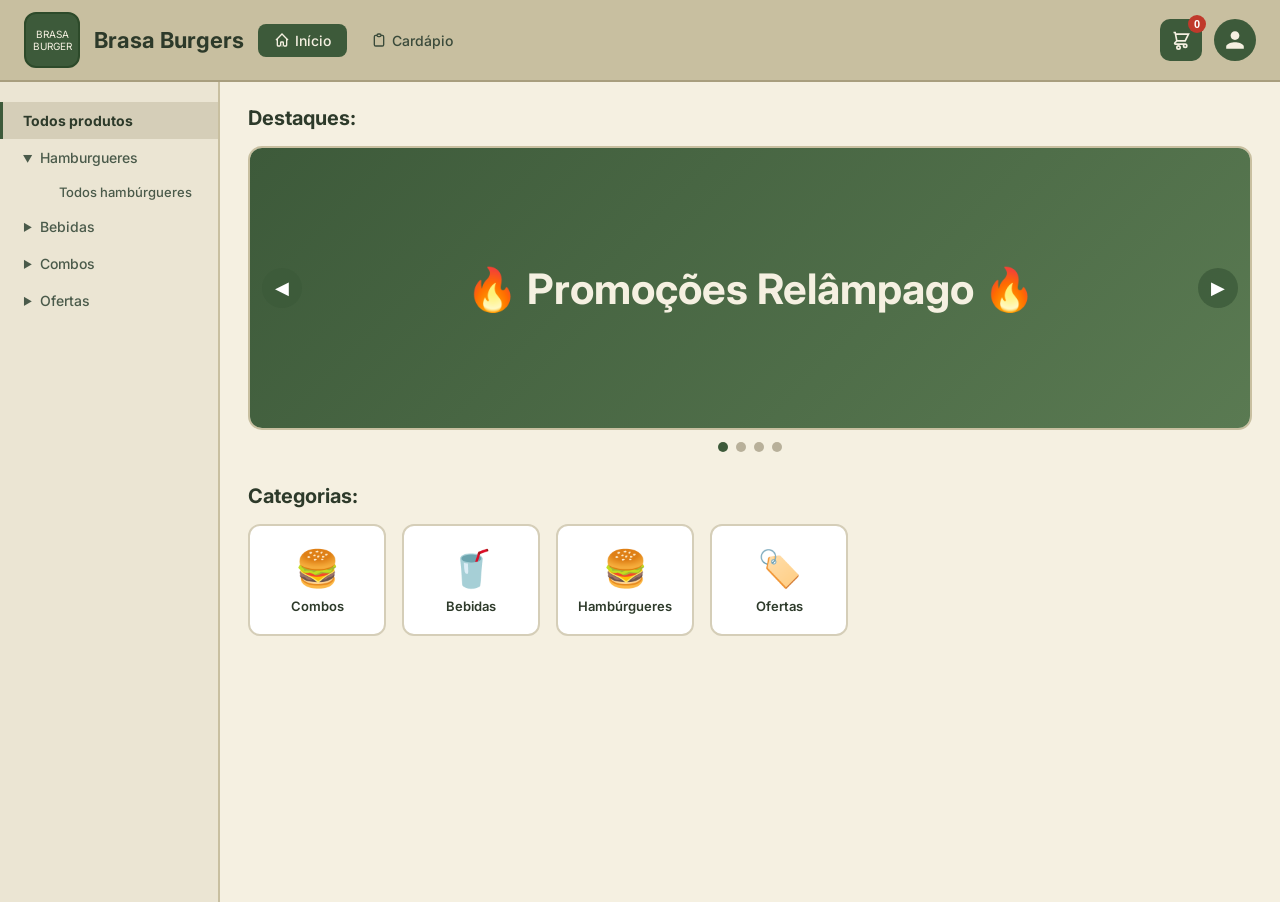
==== index.html @ b9d8316e "primeira versão" ====
<!DOCTYPE html>
<html lang="pt-BR">
<head>
    <meta charset="UTF-8">
    <meta name="viewport" content="width=device-width, initial-scale=1.0">
    <title>Brasa Burgers</title>
    <link href="https://fonts.googleapis.com/css2?family=Inter:wght@300;400;500;600;700&display=swap" rel="stylesheet">
    <link rel="stylesheet" href="style.css">
</head>
<body>

<!-- ===== HEADER ===== -->
<header class="header">
    <div class="header-left">
        <div class="logo">
            <img src="imagens/logo brasa burguer.jpg" alt="Brasa Burger" onerror="this.style.display='none'; this.parentElement.innerHTML='<span style=\'font-size:10px;text-align:center;line-height:1.2;color:#f5f0e1\'>BRASA<br>BURGER</span>'">
        </div>
        <span class="brand-name">Brasa Burgers</span>
        <nav class="nav-links">
            <a class="nav-link active" onclick="showPage('home')" id="nav-home">
                <svg viewBox="0 0 24 24" fill="none" stroke="currentColor" stroke-width="2"><path d="M3 12l2-2m0 0l7-7 7 7M5 10v10a1 1 0 001 1h3m10-11l2 2m-2-2v10a1 1 0 01-1 1h-3m-4 0a1 1 0 01-1-1v-4a1 1 0 011-1h2a1 1 0 011 1v4a1 1 0 01-1 1"/></svg>
                Início
            </a>
            <a class="nav-link" onclick="showPage('cardapio')" id="nav-cardapio">
                <svg viewBox="0 0 24 24" fill="none" stroke="currentColor" stroke-width="2"><path d="M9 5H7a2 2 0 00-2 2v12a2 2 0 002 2h10a2 2 0 002-2V7a2 2 0 00-2-2h-2M9 5a2 2 0 002 2h2a2 2 0 002-2M9 5a2 2 0 012-2h2a2 2 0 012 2"/></svg>
                Cardápio
            </a>
        </nav>
    </div>
    <div class="header-right">
        <button class="cart-btn" onclick="showPage('carrinho')">
            <svg viewBox="0 0 24 24" fill="none" stroke="currentColor" stroke-width="2"><path d="M3 3h2l.4 2M7 13h10l4-8H5.4M7 13L5.4 5M7 13l-2.293 2.293c-.63.63-.184 1.707.707 1.707H17m0 0a2 2 0 100 4 2 2 0 000-4zm-8 2a2 2 0 100 4 2 2 0 000-4z"/></svg>
            <span class="cart-count" id="cartCount">0</span>
        </button>
        <div class="user-avatar">
            <svg viewBox="0 0 24 24"><path d="M12 12c2.7 0 4.8-2.1 4.8-4.8S14.7 2.4 12 2.4 7.2 4.5 7.2 7.2 9.3 12 12 12zm0 2.4c-3.2 0-9.6 1.6-9.6 4.8v2.4h19.2v-2.4c0-3.2-6.4-4.8-9.6-4.8z"/></svg>
        </div>
    </div>
</header>

<!-- ===== MAIN LAYOUT ===== -->
<div class="main-layout">

    <!-- SIDEBAR -->
    <aside class="sidebar" id="sidebar">
        <div class="sidebar-item active" onclick="filterCategory('todos')" id="side-todos">Todos produtos</div>
        <div class="sidebar-item expanded" onclick="toggleSubmenu(this)">
            <span class="arrow">▶</span> Hamburgueres
        </div>
        <div class="sidebar-sub" id="sub-hamburgueres">
            <div class="sidebar-item" onclick="filterCategory('hamburgueres')">Todos hambúrgueres</div>
        </div>
        <div class="sidebar-item" onclick="toggleSubmenu(this)">
            <span class="arrow">▶</span> Bebidas
        </div>
        <div class="sidebar-sub" id="sub-bebidas" style="display:none;">
            <div class="sidebar-item" onclick="filterCategory('bebidas')">Todas bebidas</div>
        </div>
        <div class="sidebar-item" onclick="toggleSubmenu(this)">
            <span class="arrow">▶</span> Combos
        </div>
        <div class="sidebar-sub" id="sub-combos" style="display:none;">
            <div class="sidebar-item" onclick="filterCategory('combos')">Todos combos</div>
        </div>
        <div class="sidebar-item" onclick="toggleSubmenu(this)">
            <span class="arrow">▶</span> Ofertas
        </div>
        <div class="sidebar-sub" id="sub-ofertas" style="display:none;">
            <div class="sidebar-item" onclick="filterCategory('ofertas')">Todas ofertas</div>
        </div>
    </aside>

    <!-- CONTENT AREA -->
    <main class="content" id="mainContent">

        <!-- ========== HOME PAGE ========== -->
        <div id="page-home">
            <div class="home-section">
                <h2 class="section-title">Destaques:</h2>
                <div class="carousel-container">
                    <div class="carousel-slide" id="carouselSlide"></div>
                    <button class="carousel-arrow left" onclick="prevSlide()">◀</button>
                    <button class="carousel-arrow right" onclick="nextSlide()">▶</button>
                </div>
                <div class="carousel-dots" id="carouselDots">
                    <button class="carousel-dot active" onclick="goToSlide(0)"></button>
                    <button class="carousel-dot" onclick="goToSlide(1)"></button>
                    <button class="carousel-dot" onclick="goToSlide(2)"></button>
                    <button class="carousel-dot" onclick="goToSlide(3)"></button>
                </div>
            </div>

            <div class="home-section">
                <h2 class="section-title">Categorias:</h2>
                <div class="categories-grid">
                    <div class="category-card" onclick="showPage('cardapio'); filterCategory('combos');">
                        <div class="category-icon">🍔</div>
                        <div class="category-label">Combos</div>
                    </div>
                    <div class="category-card" onclick="showPage('cardapio'); filterCategory('bebidas');">
                        <div class="category-icon">🥤</div>
                        <div class="category-label">Bebidas</div>
                    </div>
                    <div class="category-card" onclick="showPage('cardapio'); filterCategory('hamburgueres');">
                        <div class="category-icon">🍔</div>
                        <div class="category-label">Hambúrgueres</div>
                    </div>
                    <div class="category-card" onclick="showPage('cardapio'); filterCategory('ofertas');">
                        <div class="category-icon">🏷️</div>
                        <div class="category-label">Ofertas</div>
                    </div>
                </div>
            </div>
        </div>

        <!-- ========== CARDÁPIO PAGE ========== -->
        <div id="page-cardapio" style="display:none;">
            <h1 class="page-title" id="pageCardapioTitle">Todos produtos</h1>
            <input type="text" class="search-bar" placeholder="Pesquise o produto..." id="searchInput" oninput="filterProducts()">
            <div class="filters-row">
                <select class="filter-select" id="filterPrice" onchange="filterProducts()">
                    <option value="">Filtrar por preço</option>
                    <option value="asc">Menor preço</option>
                    <option value="desc">Maior preço</option>
                </select>
                <select class="filter-select" id="filterClass" onchange="filterProducts()">
                    <option value="">Classe</option>
                    <option value="hamburgueres">Hambúrgueres</option>
                    <option value="bebidas">Bebidas</option>
                    <option value="combos">Combos</option>
                    <option value="ofertas">Ofertas</option>
                </select>
                <select class="filter-select" id="filterPopular" onchange="filterProducts()">
                    <option value="">Ordenação</option>
                    <option value="popular">Os mais pedidos</option>
                    <option value="new">Mais recentes</option>
                </select>
            </div>
            <div class="product-grid" id="productGrid"></div>
        </div>

        <!-- ========== CARRINHO PAGE ========== -->
        <div id="page-carrinho" style="display:none;">
            <h1 class="page-title">Seu Carrinho</h1>
            <div class="cart-layout">
                <div class="cart-items" id="cartItemsList">
                    <p style="color:#999; font-size:15px; padding:40px 0; text-align:center;" id="emptyCartMsg">Seu carrinho está vazio 😕</p>
                </div>
                
                <!-- Sidebar do carrinho (Painel de Edição) -->
                <div class="cart-sidebar" id="cartSidebar" style="display:none;">
                    <!-- O display:none aqui garante que ele só apareça ao clicar em Editar -->
                    <div class="cart-detail-panel" id="cartDetailPanel" style="display: none;">
                        <div class="detail-img" id="detailImg"></div>
                        <div class="detail-name" id="detailName"></div>
                        <div class="detail-desc" id="detailDesc"></div>
                        
                        <div id="editSection"></div>
                        
                        <button class="finalize-btn" style="width:100%; margin-top:16px;" onclick="finalizeEdit()">Finalizar Edição</button>
                    </div>
                    <button class="finalize-btn" style="width:100%; margin-top:12px;" onclick="finalizeOrder()">Finalizar pedido</button>
                </div>
            </div>
        </div>

        <!-- ========== CHECKOUT PAGE ========== -->
        <div id="page-checkout" style="display:none;">
            <h1 class="page-title">Finalizar Pedido</h1>
            <div class="checkout-layout">
                <div class="checkout-form">
                    <div class="form-card">
                        <div class="form-card-title">Endereço:</div>
                        <input type="text" class="form-input" placeholder="Cidade">
                        <input type="text" class="form-input" placeholder="Bairro">
                        <input type="text" class="form-input" placeholder="CEP">
                        <input type="text" class="form-input" placeholder="Número">
                        <input type="text" class="form-input" placeholder="Número do ap° (opcional)">
                    </div>
                    <div class="form-card">
                        <div class="form-card-title">Telefone</div>
                        <input type="tel" class="form-input" placeholder="Digite aqui">
                    </div>
                </div>
                <div class="checkout-payment">
                    <div class="form-card">
                        <div class="form-card-title">Forma de pagamento:</div>
                        <div class="payment-option selected" onclick="selectPayment(this)">
                            <svg viewBox="0 0 24 24" fill="none" stroke="currentColor" stroke-width="2"><rect x="2" y="4" width="20" height="16" rx="2"/><path d="M2 10h20"/></svg>
                            <span>Pix</span>
                        </div>
                        <div class="payment-option" onclick="selectPayment(this)">
                            <svg viewBox="0 0 24 24" fill="none" stroke="currentColor" stroke-width="2"><rect x="1" y="4" width="22" height="16" rx="2"/><line x1="1" y1="10" x2="23" y2="10"/></svg>
                            <span>Cartão</span>
                        </div>
                        <div class="payment-option" onclick="selectPayment(this)">
                            <svg viewBox="0 0 24 24" fill="none" stroke="currentColor" stroke-width="2"><rect x="2" y="6" width="20" height="12" rx="2"/><path d="M12 12h.01"/></svg>
                            <span>Dinheiro</span>
                        </div>
                    </div>
                    <button class="confirm-btn" onclick="confirmOrder()">Confirmar pedido</button>
                </div>
            </div>
        </div>

        <!-- ========== LOGIN PAGE ========== -->
        <div id="page-login" style="display:none;">
            <div class="login-page">
                <div class="login-card">
                    <div class="login-logo">
                        <img src="imagens/logo brasa burguer.jpg" alt="Brasa Burger" style="width:100%;height:100%;object-fit:cover;border-radius:13px;" onerror="this.style.display='none'; this.parentElement.innerHTML='<span style=\'font-size:14px;text-align:center;line-height:1.2;color:#f5f0e1\'>BRASA<br>BURGER</span>'">
                    </div>
                    <p class="login-tagline">!!! O verdadeiro gosto da brasa !!!</p>
                    <input type="email" class="form-input" placeholder="Coloque o email">
                    <input type="password" class="form-input" placeholder="Coloque a senha">
                    <div style="margin-top:8px;">
                        <button class="login-btn" onclick="showPage('home')">Entrar</button>
                        <button class="register-btn">Cadastrar-se</button>
                    </div>
                </div>
            </div>
        </div>

    </main>
</div>

<!-- NOTIFICATION -->
<div class="notification" id="notification"></div>

<script src="script.js"></script>
</body>
</html>
---- style.css ----
* { margin: 0; padding: 0; box-sizing: border-box; }
body { font-family: 'Inter', sans-serif; background-color: #f5f0e1; color: #3a3a3a; min-height: 100vh; }

/* ===== HEADER ===== */
.header {
    background: #c8bfa0;
    padding: 12px 24px;
    display: flex;
    align-items: center;
    justify-content: space-between;
    position: sticky;
    top: 0;
    z-index: 100;
    border-bottom: 2px solid #a89e7e;
}
.header-left { display: flex; align-items: center; gap: 14px; }
.logo {
    width: 56px; height: 56px;
    background: #3d5a3a;
    border-radius: 12px;
    display: flex; align-items: center; justify-content: center;
    border: 2px solid #2d4a2a;
    flex-shrink: 0;
    overflow: hidden;
}
.logo img { width: 100%; height: 100%; object-fit: cover; }
.brand-name { font-size: 22px; font-weight: 700; color: #2d3a2a; }
.nav-links { display: flex; gap: 8px; }
.nav-link {
    display: flex; align-items: center; gap: 5px;
    padding: 8px 16px; border-radius: 8px;
    text-decoration: none; color: #3a4a3a; font-weight: 500; font-size: 14px;
    transition: all 0.3s ease; cursor: pointer;
}
.nav-link:hover, .nav-link.active { background: #3d5a3a; color: #f5f0e1; }
.nav-link svg { width: 16px; height: 16px; }
.header-right { display: flex; align-items: center; gap: 12px; }
.cart-btn {
    background: #3d5a3a; color: #f5f0e1; border: none;
    width: 42px; height: 42px; border-radius: 10px;
    display: flex; align-items: center; justify-content: center;
    cursor: pointer; transition: all 0.3s ease; position: relative;
}
.cart-btn:hover { background: #2d4a2a; transform: scale(1.05); }
.cart-btn svg { width: 20px; height: 20px; }
.cart-count {
    position: absolute; top: -4px; right: -4px;
    background: #c0392b; color: white; font-size: 11px; font-weight: 700;
    width: 18px; height: 18px; border-radius: 50%;
    display: flex; align-items: center; justify-content: center;
}
.user-avatar {
    width: 42px; height: 42px; border-radius: 50%;
    background: #3d5a3a; display: flex; align-items: center; justify-content: center;
    cursor: pointer; transition: all 0.3s ease;
}
.user-avatar:hover { transform: scale(1.05); }
.user-avatar svg { width: 22px; height: 22px; fill: #f5f0e1; }

/* ===== LAYOUT ===== */
.main-layout { display: flex; min-height: calc(100vh - 80px); }

/* ===== SIDEBAR ===== */
.sidebar {
    width: 220px; background: #ebe5d3; border-right: 2px solid #c8bfa0;
    padding: 20px 0; flex-shrink: 0; overflow-y: auto;
}
.sidebar-item {
    padding: 10px 20px; cursor: pointer; font-size: 14px; font-weight: 500;
    color: #4a5a4a; transition: all 0.25s ease; display: flex; align-items: center; gap: 8px;
    border-left: 3px solid transparent;
}
.sidebar-item:hover { background: #ddd6c0; color: #2d3a2a; }
.sidebar-item.active {
    background: #d5ceb8; color: #2d3a2a; font-weight: 700;
    border-left: 3px solid #3d5a3a;
}
.sidebar-item .arrow { font-size: 10px; transition: transform 0.3s ease; }
.sidebar-item.expanded .arrow { transform: rotate(90deg); }
.sidebar-sub { padding-left: 36px; }
.sidebar-sub .sidebar-item { font-size: 13px; padding: 8px 20px; }

/* ===== CONTENT ===== */
.content { flex: 1; padding: 24px 28px; overflow-y: auto; }
.page-title { font-size: 26px; font-weight: 700; color: #2d3a2a; margin-bottom: 20px; }

/* ===== SEARCH BAR ===== */
.search-bar {
    width: 100%; max-width: 400px; padding: 10px 16px;
    border: 2px solid #b8b09a; border-radius: 8px;
    background: #fff; font-size: 14px; color: #3a3a3a;
    outline: none; transition: border-color 0.3s ease;
}
.search-bar:focus { border-color: #3d5a3a; }
.search-bar::placeholder { color: #999; }

/* ===== FILTERS ===== */
.filters-row { display: flex; gap: 12px; margin-top: 16px; flex-wrap: wrap; align-items: center; }
.filter-select {
    padding: 8px 14px; border: 2px solid #b8b09a; border-radius: 8px;
    background: #fff; font-size: 13px; color: #3a3a3a; outline: none;
    cursor: pointer; transition: border-color 0.3s ease;
}
.filter-select:focus { border-color: #3d5a3a; }

/* ===== PRODUCT GRID ===== */
.product-grid {
    display: grid; grid-template-columns: repeat(auto-fill, minmax(200px, 1fr));
    gap: 20px; margin-top: 20px;
}
.product-card {
    background: #fff; border-radius: 12px; overflow: hidden;
    border: 2px solid #d5ceb8; transition: all 0.35s cubic-bezier(0.4, 0, 0.2, 1);
    opacity: 0; transform: translateY(20px);
    position: relative;
}
.product-card.visible { opacity: 1; transform: translateY(0); }
.product-card:hover {
    transform: translateY(-4px);
    box-shadow: 0 8px 24px rgba(61, 90, 58, 0.15);
    border-color: #3d5a3a;
}
.product-img {
    width: 100%; height: 160px; object-fit: cover;
    background: #e8e2cf; display: flex; align-items: center; justify-content: center;
}
.product-img img { width: 100%; height: 100%; object-fit: cover; }
.product-info { padding: 14px; }
.product-name { font-size: 15px; font-weight: 600; color: #2d3a2a; margin-bottom: 8px; }
.product-price-row { display: flex; align-items: center; justify-content: space-between; }
.product-price { font-size: 17px; font-weight: 700; color: #3d5a3a; }
.product-old-price { font-size: 13px; color: #999; text-decoration: line-through; margin-right: 6px; }
.add-btn {
    background: #3d5a3a; color: #f5f0e1; border: none;
    width: 34px; height: 34px; border-radius: 8px;
    font-size: 20px; font-weight: 700; cursor: pointer;
    display: flex; align-items: center; justify-content: center;
    transition: all 0.25s ease;
}
.add-btn:hover { background: #2d4a2a; transform: scale(1.1); }

/* ===== BADGES ===== */
.offer-badge {
    position: absolute; top: 10px; left: 10px;
    background: #c0392b; color: white; padding: 3px 10px;
    border-radius: 6px; font-size: 11px; font-weight: 700;
    z-index: 2;
}
.combo-badge {
    position: absolute; top: 10px; left: 10px;
    background: #2980b9; color: white; padding: 3px 10px;
    border-radius: 6px; font-size: 11px; font-weight: 700;
    z-index: 2;
}

/* ===== HOME PAGE ===== */
.home-section { margin-bottom: 32px; }
.section-title { font-size: 20px; font-weight: 700; color: #2d3a2a; margin-bottom: 16px; }
.carousel-container {
    position: relative; border-radius: 14px; overflow: hidden;
    border: 2px solid #c8bfa0;
}
.carousel-slide {
    width: 100%; height: 280px; 
    display: flex; align-items: center; justify-content: center;
}
.carousel-arrow {
    position: absolute; top: 50%; transform: translateY(-50%);
    background: rgba(61, 90, 58, 0.8); color: white; border: none;
    width: 40px; height: 40px; border-radius: 50%;
    font-size: 18px; cursor: pointer; transition: all 0.3s ease;
    display: flex; align-items: center; justify-content: center;
}
.carousel-arrow:hover { background: #3d5a3a; }
.carousel-arrow.left { left: 12px; }
.carousel-arrow.right { right: 12px; }
.carousel-dots {
    display: flex; justify-content: center; gap: 8px; margin-top: 12px;
}
.carousel-dot {
    width: 10px; height: 10px; border-radius: 50%;
    background: #b8b09a; cursor: pointer; transition: all 0.3s ease;
    border: none;
}
.carousel-dot.active { background: #3d5a3a; }

.categories-grid {
    display: grid; grid-template-columns: repeat(4, 1fr);
    gap: 16px; max-width: 600px;
}
.category-card {
    background: #fff; border: 2px solid #d5ceb8; border-radius: 12px;
    padding: 20px 12px; text-align: center; cursor: pointer;
    transition: all 0.3s ease;
}
.category-card:hover {
    border-color: #3d5a3a; transform: translateY(-3px);
    box-shadow: 0 6px 16px rgba(61, 90, 58, 0.12);
}
.category-icon { font-size: 36px; margin-bottom: 8px; }
.category-label { font-size: 13px; font-weight: 600; color: #2d3a2a; }

/* ===== CART PAGE ===== */
.cart-layout { display: flex; gap: 24px; }
.cart-items { flex: 1; }
.cart-sidebar { width: 300px; flex-shrink: 0; }
.cart-item {
    background: #fff; border: 2px solid #d5ceb8; border-radius: 10px;
    padding: 14px 18px; margin-bottom: 12px;
    display: flex; align-items: center; gap: 14px;
    transition: all 0.3s ease;
}
.cart-item:hover { border-color: #3d5a3a; }
.cart-item-img {
    width: 60px; height: 60px; border-radius: 8px;
    background: #e8e2cf; overflow: hidden; flex-shrink: 0;
}
.cart-item-img img { width: 100%; height: 100%; object-fit: cover; }
.cart-item-info { flex: 1; }
.cart-item-name { font-size: 14px; font-weight: 600; color: #2d3a2a; }
.cart-item-desc { font-size: 12px; color: #777; margin-top: 2px; }
.cart-item-actions { display: flex; align-items: center; gap: 10px; }
.edit-btn {
    background: #3d5a3a; color: #f5f0e1; border: none;
    padding: 6px 14px; border-radius: 6px; font-size: 12px;
    font-weight: 600; cursor: pointer; transition: all 0.25s ease;
}
.edit-btn:hover { background: #2d4a2a; }
.cart-item-price { font-size: 15px; font-weight: 700; color: #3d5a3a; min-width: 70px; text-align: right; }
.remove-btn {
    background: #c0392b; color: white; border: none;
    width: 28px; height: 28px; border-radius: 6px;
    font-size: 16px; cursor: pointer; transition: all 0.25s ease;
    display: flex; align-items: center; justify-content: center;
}
.remove-btn:hover { background: #a93226; }

.cart-detail-panel {
    background: #fff; border: 2px solid #d5ceb8; border-radius: 12px;
    padding: 20px; margin-top: 16px;
}
.detail-img {
    width: 100%; height: 180px; border-radius: 10px;
    background: #e8e2cf; overflow: hidden; margin-bottom: 14px;
}
.detail-img img { width: 100%; height: 100%; object-fit: cover; }
.detail-name { font-size: 18px; font-weight: 700; color: #2d3a2a; margin-bottom: 6px; }
.detail-desc { font-size: 13px; color: #666; margin-bottom: 16px; line-height: 1.5; }
.detail-section-title { font-size: 14px; font-weight: 700; color: #2d3a2a; margin-bottom: 10px; }
.addon-item {
    display: flex; align-items: center; gap: 8px;
    padding: 6px 0; font-size: 13px; color: #4a4a4a;
}
.addon-item input[type="checkbox"] { accent-color: #3d5a3a; width: 16px; height: 16px; }
.addon-price { margin-left: auto; font-weight: 600; color: #3d5a3a; }
.remove-input {
    width: 100%; padding: 8px 12px; border: 2px solid #b8b09a;
    border-radius: 8px; font-size: 13px; outline: none;
    transition: border-color 0.3s ease;
}
.remove-input:focus { border-color: #3d5a3a; }

.finalize-btn {
    background: #3d5a3a; color: #f5f0e1; border: none;
    padding: 12px 28px; border-radius: 8px; font-size: 15px;
    font-weight: 700; cursor: pointer; transition: all 0.3s ease;
    margin-top: 16px;
}
.finalize-btn:hover { background: #2d4a2a; transform: translateY(-1px); }

/* ===== CHECKOUT PAGE ===== */
.checkout-layout { display: flex; gap: 24px; flex-wrap: wrap; }
.checkout-form { flex: 1; min-width: 300px; }
.checkout-payment { width: 320px; flex-shrink: 0; }
.form-card {
    background: #fff; border: 2px solid #d5ceb8; border-radius: 12px;
    padding: 24px; margin-bottom: 20px;
}
.form-card-title { font-size: 16px; font-weight: 700; color: #2d3a2a; margin-bottom: 16px; }
.form-input {
    width: 100%; padding: 10px 14px; border: 2px solid #b8b09a;
    border-radius: 8px; font-size: 14px; outline: none;
    margin-bottom: 12px; transition: border-color 0.3s ease;
    background: #faf8f2;
}
.form-input:focus { border-color: #3d5a3a; background: #fff; }
.form-input::placeholder { color: #aaa; }

.payment-option {
    display: flex; align-items: center; gap: 12px;
    padding: 12px 16px; background: #3d5a3a; color: #f5f0e1;
    border-radius: 8px; margin-bottom: 10px; cursor: pointer;
    transition: all 0.25s ease; border: 2px solid transparent;
}
.payment-option:hover { background: #2d4a2a; }
.payment-option.selected { border-color: #f5f0e1; background: #2d4a2a; }
.payment-option svg { width: 22px; height: 22px; flex-shrink: 0; }
.payment-option span { font-size: 14px; font-weight: 600; }

.confirm-btn {
    background: #3d5a3a; color: #f5f0e1; border: none;
    padding: 14px 36px; border-radius: 8px; font-size: 16px;
    font-weight: 700; cursor: pointer; transition: all 0.3s ease;
    float: right;
}
.confirm-btn:hover { background: #2d4a2a; transform: translateY(-1px); }

/* ===== LOGIN PAGE ===== */
.login-page {
    display: flex; align-items: center; justify-content: center;
    min-height: calc(100vh - 80px); padding: 40px;
}
.login-card {
    background: #fff; border: 2px solid #d5ceb8; border-radius: 16px;
    padding: 40px; width: 100%; max-width: 420px; text-align: center;
}
.login-logo {
    width: 120px; height: 120px; margin: 0 auto 16px;
    background: #3d5a3a; border-radius: 16px;
    display: flex; align-items: center; justify-content: center;
    border: 3px solid #2d4a2a;
    overflow: hidden;
}
.login-logo img { width: 100%; height: 100%; object-fit: cover; }
.login-tagline { font-size: 14px; color: #666; margin-bottom: 24px; font-style: italic; }
.login-btn {
    background: #3d5a3a; color: #f5f0e1; border: none;
    padding: 12px 32px; border-radius: 8px; font-size: 15px;
    font-weight: 700; cursor: pointer; transition: all 0.3s ease;
    margin-right: 12px;
}
.login-btn:hover { background: #2d4a2a; }
.register-btn {
    background: transparent; color: #3d5a3a; border: 2px solid #3d5a3a;
    padding: 10px 28px; border-radius: 8px; font-size: 14px;
    font-weight: 600; cursor: pointer; transition: all 0.3s ease;
}
.register-btn:hover { background: #3d5a3a; color: #f5f0e1; }

/* ===== NOTIFICATION ===== */
.notification {
    position: fixed; bottom: 24px; right: 24px;
    background: #3d5a3a; color: #f5f0e1;
    padding: 14px 24px; border-radius: 10px;
    font-size: 14px; font-weight: 600;
    box-shadow: 0 8px 24px rgba(0,0,0,0.2);
    z-index: 200; opacity: 0; transform: translateY(20px);
    transition: all 0.4s cubic-bezier(0.4, 0, 0.2, 1);
}
.notification.show { opacity: 1; transform: translateY(0); }

/* ===== RESPONSIVE ===== */
@media (max-width: 768px) {
    .sidebar { width: 180px; }
    .product-grid { grid-template-columns: repeat(auto-fill, minmax(160px, 1fr)); gap: 14px; }
    .categories-grid { grid-template-columns: repeat(2, 1fr); }
    .cart-layout { flex-direction: column; }
    .cart-sidebar { width: 100%; }
    .checkout-layout { flex-direction: column; }
    .checkout-payment { width: 100%; }
    .header { padding: 10px 14px; }
    .brand-name { font-size: 18px; }
    .content { padding: 16px; }
}
@media (max-width: 500px) {
    .sidebar { display: none; }
    .nav-links { display: none; }
    .product-grid { grid-template-columns: repeat(2, 1fr); gap: 10px; }
    .product-img { height: 120px; }
}

/* ===== ANIMATIONS ===== */
@keyframes slideUp {
    from { opacity: 0; transform: translateY(20px); }
    to { opacity: 1; transform: translateY(0); }
}
.animate-in { animation: slideUp 0.5s cubic-bezier(0.4, 0, 0.2, 1) forwards; }
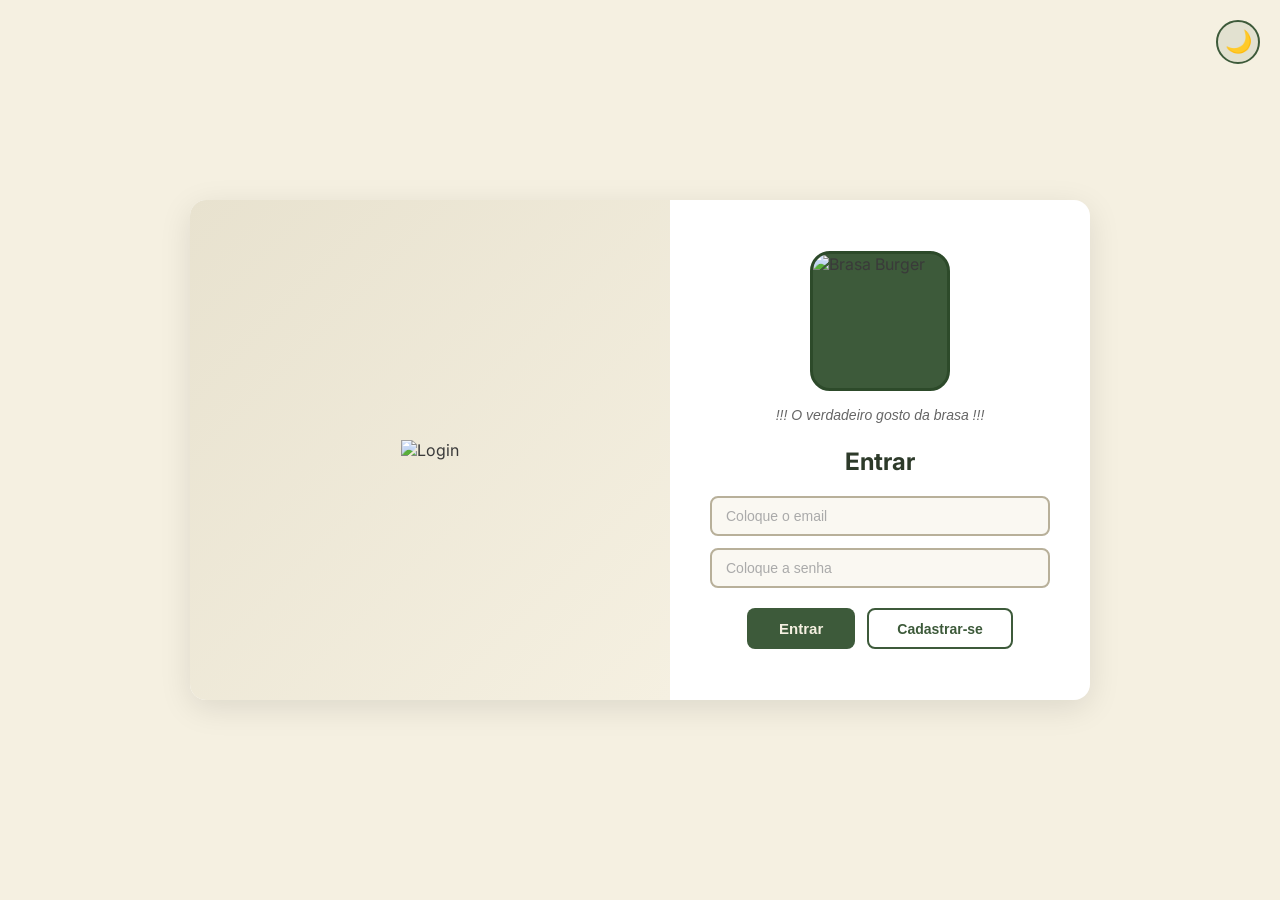
==== commit b570952c: "Versão com pagamento" ====
--- a/index.html
+++ b/index.html
@@ -9,11 +9,132 @@
 </head>
 <body>
 
+<!-- ===== LOGIN PAGE ===== -->
+<div id="page-login" class="login-page-full">
+    <button class="theme-toggle-btn" onclick="toggleThemeLogin()" id="themeToggleBtn" title="Alternar tema">🌙</button>
+    
+    <div class="login-container">
+        <div class="login-illustration">
+            <img src="imagens/login.jpg" alt="Login" onerror="this.style.display='none'; this.parentElement.innerHTML='<div class=\\'login-illustration-fallback\\'><div style=\\'font-size:80px;\\'>🍔</div><p style=\\'color:#3d5a3a; font-size:18px; font-weight:600;\\'>Bem-vindo à Brasa Burgers!</p></div>'">
+        </div>
+        <div class="login-form-container">
+            <div class="login-logo-big">
+                <img src="imagens/logo brasa burguer.jpg" alt="Brasa Burger" onerror="this.style.display='none'; this.parentElement.innerHTML='<div style=\\'font-size:14px;text-align:center;line-height:1.2;color:#f5f0e1;font-weight:700\\'>BRASA<br>BURGER</div>'">
+            </div>
+            <p class="login-tagline">!!! O verdadeiro gosto da brasa !!!</p>
+            <h2 style="color:#2d3a2a; margin-bottom:20px; text-align:center;">Entrar</h2>
+            <input type="email" id="loginEmail" class="form-input" placeholder="Coloque o email" required>
+            <input type="password" id="loginSenha" class="form-input" placeholder="Coloque a senha" required>
+            <div id="loginError" class="error-message" style="display:none;"></div>
+            <div class="login-buttons">
+                <button class="login-btn" onclick="fazerLogin()">Entrar</button>
+                <button class="register-btn" onclick="showPage('cadastro')">Cadastrar-se</button>
+            </div>
+        </div>
+    </div>
+</div>
+
+<!-- ===== CADASTRO PAGE ===== -->
+<div id="page-cadastro" class="login-page-full" style="display:none;">
+    <button class="theme-toggle-btn" onclick="toggleThemeLogin()" id="themeToggleBtnCadastro" title="Alternar tema">🌙</button>
+    
+    <div class="login-container">
+        <div class="login-illustration">
+            <img src="imagens/login.jpg" alt="Cadastro" onerror="this.style.display='none'; this.parentElement.innerHTML='<div class=\\'login-illustration-fallback\\'><div style=\\'font-size:80px;\\'></div><p style=\\'color:#3d5a3a; font-size:18px; font-weight:600;\\'>Crie sua conta!</p></div>'">
+        </div>
+        <div class="login-form-container">
+            <div class="login-logo-big">
+                <img src="imagens/logo brasa burguer.jpg" alt="Brasa Burger" onerror="this.style.display='none'; this.parentElement.innerHTML='<div style=\\'font-size:14px;text-align:center;line-height:1.2;color:#f5f0e1;font-weight:700\\'>BRASA<br>BURGER</div>'">
+            </div>
+            <p class="login-tagline">!!! O verdadeiro gosto da brasa !!!</p>
+            <h2 style="color:#2d3a2a; margin-bottom:20px; text-align:center;">Criar conta</h2>
+            <input type="email" id="cadastroEmail" class="form-input" placeholder="Coloque o email" required>
+            <input type="password" id="cadastroSenha" class="form-input" placeholder="Coloque a senha" required>
+            <input type="password" id="cadastroConfirmarSenha" class="form-input" placeholder="Confirme a senha" required>
+            <div id="cadastroError" class="error-message" style="display:none;"></div>
+            <div id="cadastroSuccess" class="success-message" style="display:none;"></div>
+            <div class="login-buttons">
+                <button class="login-btn" onclick="cadastrar()">Cadastrar</button>
+                <button class="register-btn" onclick="showPage('login')">Voltar ao login</button>
+            </div>
+        </div>
+    </div>
+</div>
+
+<!-- ===== TROCAR SENHA PAGE ===== -->
+<div id="page-trocar-senha" class="login-page-full" style="display:none;">
+    <div class="login-container">
+        <div class="login-illustration">
+            <div class="login-illustration-fallback">
+                <div style="font-size:80px;">🔒</div>
+                <p style="color:#3d5a3a; font-size:18px; font-weight:600;">Segurança</p>
+            </div>
+        </div>
+        <div class="login-form-container">
+            <div class="login-logo-big">
+                <img src="imagens/logo brasa burguer.jpg" alt="Brasa Burger" onerror="this.style.display='none'; this.parentElement.innerHTML='<div style=\\'font-size:14px;text-align:center;line-height:1.2;color:#f5f0e1;font-weight:700\\'>BRASA<br>BURGER</div>'">
+            </div>
+            <h2 style="color:#2d3a2a; margin-bottom:20px; text-align:center;">Trocar senha</h2>
+            <p style="color:#666; font-size:13px; margin-bottom:16px; text-align:center;">Conta: <strong id="trocarSenhaEmail"></strong></p>
+            <input type="password" id="novaSenha" class="form-input" placeholder="Nova senha" required>
+            <input type="password" id="confirmarNovaSenha" class="form-input" placeholder="Confirmar nova senha" required>
+            <div id="trocarSenhaError" class="error-message" style="display:none;"></div>
+            <div id="trocarSenhaSuccess" class="success-message" style="display:none;"></div>
+            <div class="login-buttons">
+                <button class="login-btn" onclick="trocarSenha()">Salvar nova senha</button>
+                <button class="register-btn" onclick="showPage('home')">Voltar</button>
+            </div>
+        </div>
+    </div>
+</div>
+
+<!-- ===== CONFIGURAÇÕES PAGE ===== -->
+<div id="page-configuracoes" class="login-page-full" style="display:none;">
+    <div class="login-container">
+        <div class="login-illustration">
+            <div class="login-illustration-fallback">
+                <div style="font-size:80px;">⚙️</div>
+                <p style="color:#3d5a3a; font-size:18px; font-weight:600;">Configurações</p>
+            </div>
+        </div>
+        <div class="login-form-container" style="max-width:500px;">
+            <h2 style="color:#2d3a2a; margin-bottom:24px; text-align:center;">Configurações</h2>
+            
+            <div class="config-section">
+                <div class="config-label">Modo escuro</div>
+                <label class="switch">
+                    <input type="checkbox" id="darkModeToggle" onchange="toggleDarkMode()">
+                    <span class="slider"></span>
+                </label>
+            </div>
+
+            <div class="config-section">
+                <div class="config-label">Tamanho da fonte</div>
+                <div class="font-size-options">
+                    <button class="font-btn" data-size="small" onclick="setFontSize('small')">A</button>
+                    <button class="font-btn active" data-size="medium" onclick="setFontSize('medium')">A</button>
+                    <button class="font-btn" data-size="large" onclick="setFontSize('large')">A</button>
+                </div>
+            </div>
+
+            <div class="config-section">
+                <div class="config-label">Endereço salvo</div>
+                <div id="enderecoSalvoInfo" style="color:#666; font-size:13px; margin-bottom:12px;">Nenhum endereço salvo</div>
+                <button class="register-btn" onclick="desvincularEndereco()" id="btnDesvincularEndereco" style="display:none;">Desvincular endereço</button>
+            </div>
+
+            <div class="login-buttons" style="margin-top:24px;">
+                <button class="register-btn" onclick="showPage('home')">Voltar</button>
+            </div>
+        </div>
+    </div>
+</div>
+
 <!-- ===== HEADER ===== -->
-<header class="header">
+<header class="header" id="mainHeader" style="display:none;">
     <div class="header-left">
         <div class="logo">
-            <img src="imagens/logo brasa burguer.jpg" alt="Brasa Burger" onerror="this.style.display='none'; this.parentElement.innerHTML='<span style=\'font-size:10px;text-align:center;line-height:1.2;color:#f5f0e1\'>BRASA<br>BURGER</span>'">
+            <img src="imagens/logo brasa burguer.jpg" alt="Brasa Burger" onerror="this.style.display='none'; this.parentElement.innerHTML='<span style=\\'font-size:10px;text-align:center;line-height:1.2;color:#f5f0e1\\'>BRASA<br>BURGER</span>'">
         </div>
         <span class="brand-name">Brasa Burgers</span>
         <nav class="nav-links">
@@ -32,14 +153,38 @@
             <svg viewBox="0 0 24 24" fill="none" stroke="currentColor" stroke-width="2"><path d="M3 3h2l.4 2M7 13h10l4-8H5.4M7 13L5.4 5M7 13l-2.293 2.293c-.63.63-.184 1.707.707 1.707H17m0 0a2 2 0 100 4 2 2 0 000-4zm-8 2a2 2 0 100 4 2 2 0 000-4z"/></svg>
             <span class="cart-count" id="cartCount">0</span>
         </button>
-        <div class="user-avatar">
-            <svg viewBox="0 0 24 24"><path d="M12 12c2.7 0 4.8-2.1 4.8-4.8S14.7 2.4 12 2.4 7.2 4.5 7.2 7.2 9.3 12 12 12zm0 2.4c-3.2 0-9.6 1.6-9.6 4.8v2.4h19.2v-2.4c0-3.2-6.4-4.8-9.6-4.8z"/></svg>
+        <div class="user-avatar-wrapper">
+            <div class="user-avatar" onclick="toggleUserMenu()">
+                <svg viewBox="0 0 24 24"><path d="M12 12c2.7 0 4.8-2.1 4.8-4.8S14.7 2.4 12 2.4 7.2 4.5 7.2 7.2 9.3 12 12 12zm0 2.4c-3.2 0-9.6 1.6-9.6 4.8v2.4h19.2v-2.4c0-3.2-6.4-4.8-9.6-4.8z"/></svg>
+            </div>
+            <div class="user-dropdown" id="userDropdown">
+                <div class="user-dropdown-header">
+                    <div class="user-dropdown-avatar">
+                        <svg viewBox="0 0 24 24"><path d="M12 12c2.7 0 4.8-2.1 4.8-4.8S14.7 2.4 12 2.4 7.2 4.5 7.2 7.2 9.3 12 12 12zm0 2.4c-3.2 0-9.6 1.6-9.6 4.8v2.4h19.2v-2.4c0-3.2-6.4-4.8-9.6-4.8z"/></svg>
+                    </div>
+                    <div>
+                        <div class="user-dropdown-email" id="userDropdownEmail">usuario@email.com</div>
+                        <div class="user-dropdown-label">Minha conta</div>
+                    </div>
+                </div>
+                <div class="user-dropdown-divider"></div>
+                <div class="user-dropdown-item" onclick="showPage('trocar-senha'); closeUserMenu();">
+                    <span>🔒</span> Segurança (trocar senha)
+                </div>
+                <div class="user-dropdown-item" onclick="showPage('configuracoes'); closeUserMenu();">
+                    <span>⚙️</span> Configurações
+                </div>
+                <div class="user-dropdown-divider"></div>
+                <div class="user-dropdown-item logout" onclick="fazerLogout()">
+                    <span></span> Sair
+                </div>
+            </div>
         </div>
     </div>
 </header>
 
 <!-- ===== MAIN LAYOUT ===== -->
-<div class="main-layout">
+<div class="main-layout" id="mainLayout" style="display:none;">
 
     <!-- SIDEBAR -->
     <aside class="sidebar" id="sidebar">
@@ -73,7 +218,7 @@
     <!-- CONTENT AREA -->
     <main class="content" id="mainContent">
 
-        <!-- ========== HOME PAGE ========== -->
+        <!-- HOME PAGE -->
         <div id="page-home">
             <div class="home-section">
                 <h2 class="section-title">Destaques:</h2>
@@ -93,27 +238,36 @@
             <div class="home-section">
                 <h2 class="section-title">Categorias:</h2>
                 <div class="categories-grid">
-                    <div class="category-card" onclick="showPage('cardapio'); filterCategory('combos');">
-                        <div class="category-icon">🍔</div>
-                        <div class="category-label">Combos</div>
-                    </div>
-                    <div class="category-card" onclick="showPage('cardapio'); filterCategory('bebidas');">
-                        <div class="category-icon">🥤</div>
-                        <div class="category-label">Bebidas</div>
-                    </div>
-                    <div class="category-card" onclick="showPage('cardapio'); filterCategory('hamburgueres');">
-                        <div class="category-icon">🍔</div>
-                        <div class="category-label">Hambúrgueres</div>
-                    </div>
-                    <div class="category-card" onclick="showPage('cardapio'); filterCategory('ofertas');">
-                        <div class="category-icon">🏷️</div>
-                        <div class="category-label">Ofertas</div>
-                    </div>
-                </div>
-            </div>
-        </div>
-
-        <!-- ========== CARDÁPIO PAGE ========== -->
+    <div class="category-card" onclick="showPage('cardapio'); filterCategory('hamburgueres');">
+        <div class="category-icon">
+            <span class="cat-emoji">🍔</span>
+        </div>
+        <div class="category-label">Hambúrgueres</div>
+    </div>
+    <div class="category-card" onclick="showPage('cardapio'); filterCategory('bebidas');">
+        <div class="category-icon">
+            <span class="cat-emoji">🥤</span>
+        </div>
+        <div class="category-label">Bebidas</div>
+    </div>
+    <div class="category-card" onclick="showPage('cardapio'); filterCategory('combos');">
+        <div class="category-icon">
+            <span class="cat-emoji">🍔</span>
+            <span class="cat-emoji">🍹</span>
+        </div>
+        <div class="category-label">Combos</div>
+    </div>
+    <div class="category-card" onclick="showPage('cardapio'); filterCategory('ofertas');">
+        <div class="category-icon">
+            <span class="cat-emoji">🏷️</span>
+        </div>
+        <div class="category-label">Ofertas</div>
+    </div>
+</div>
+            </div>
+        </div>
+
+        <!-- CARDÁPIO PAGE -->
         <div id="page-cardapio" style="display:none;">
             <h1 class="page-title" id="pageCardapioTitle">Todos produtos</h1>
             <input type="text" class="search-bar" placeholder="Pesquise o produto..." id="searchInput" oninput="filterProducts()">
@@ -139,24 +293,19 @@
             <div class="product-grid" id="productGrid"></div>
         </div>
 
-        <!-- ========== CARRINHO PAGE ========== -->
+        <!-- CARRINHO PAGE -->
         <div id="page-carrinho" style="display:none;">
             <h1 class="page-title">Seu Carrinho</h1>
             <div class="cart-layout">
                 <div class="cart-items" id="cartItemsList">
                     <p style="color:#999; font-size:15px; padding:40px 0; text-align:center;" id="emptyCartMsg">Seu carrinho está vazio 😕</p>
                 </div>
-                
-                <!-- Sidebar do carrinho (Painel de Edição) -->
                 <div class="cart-sidebar" id="cartSidebar" style="display:none;">
-                    <!-- O display:none aqui garante que ele só apareça ao clicar em Editar -->
                     <div class="cart-detail-panel" id="cartDetailPanel" style="display: none;">
                         <div class="detail-img" id="detailImg"></div>
                         <div class="detail-name" id="detailName"></div>
                         <div class="detail-desc" id="detailDesc"></div>
-                        
                         <div id="editSection"></div>
-                        
                         <button class="finalize-btn" style="width:100%; margin-top:16px;" onclick="finalizeEdit()">Finalizar Edição</button>
                     </div>
                     <button class="finalize-btn" style="width:100%; margin-top:12px;" onclick="finalizeOrder()">Finalizar pedido</button>
@@ -164,60 +313,140 @@
             </div>
         </div>
 
-        <!-- ========== CHECKOUT PAGE ========== -->
+        <!-- CHECKOUT PAGE -->
         <div id="page-checkout" style="display:none;">
             <h1 class="page-title">Finalizar Pedido</h1>
-            <div class="checkout-layout">
-                <div class="checkout-form">
+            <div class="checkout-layout-simple">
+                <div class="checkout-form-simple">
                     <div class="form-card">
-                        <div class="form-card-title">Endereço:</div>
-                        <input type="text" class="form-input" placeholder="Cidade">
-                        <input type="text" class="form-input" placeholder="Bairro">
-                        <input type="text" class="form-input" placeholder="CEP">
-                        <input type="text" class="form-input" placeholder="Número">
-                        <input type="text" class="form-input" placeholder="Número do ap° (opcional)">
+                        <div class="form-card-title">Forma de pagamento:</div>
+                        <div class="payment-option selected" onclick="selectPayment(this, 'pix')" data-method="pix">
+                            <svg viewBox="0 0 24 24" fill="none" stroke="currentColor" stroke-width="2"><path d="M12 2L2 7l10 5 10-5-10-5zM2 17l10 5 10-5M2 12l10 5 10-5"/></svg>
+                            <span>Pix</span>
+                        </div>
+                        <div class="payment-option" onclick="selectPayment(this, 'cartao')" data-method="cartao">
+                            <svg viewBox="0 0 24 24" fill="none" stroke="currentColor" stroke-width="2"><rect x="1" y="4" width="22" height="16" rx="2"/><line x1="1" y1="10" x2="23" y2="10"/></svg>
+                            <span>Cartão</span>
+                        </div>
+                        <div class="payment-option" onclick="selectPayment(this, 'dinheiro')" data-method="dinheiro">
+                            <svg viewBox="0 0 24 24" fill="none" stroke="currentColor" stroke-width="2"><rect x="2" y="6" width="20" height="12" rx="2"/><path d="M12 12h.01"/></svg>
+                            <span>Dinheiro</span>
+                        </div>
                     </div>
                     <div class="form-card">
                         <div class="form-card-title">Telefone</div>
-                        <input type="tel" class="form-input" placeholder="Digite aqui">
-                    </div>
-                </div>
-                <div class="checkout-payment">
-                    <div class="form-card">
-                        <div class="form-card-title">Forma de pagamento:</div>
-                        <div class="payment-option selected" onclick="selectPayment(this)">
-                            <svg viewBox="0 0 24 24" fill="none" stroke="currentColor" stroke-width="2"><rect x="2" y="4" width="20" height="16" rx="2"/><path d="M2 10h20"/></svg>
-                            <span>Pix</span>
-                        </div>
-                        <div class="payment-option" onclick="selectPayment(this)">
-                            <svg viewBox="0 0 24 24" fill="none" stroke="currentColor" stroke-width="2"><rect x="1" y="4" width="22" height="16" rx="2"/><line x1="1" y1="10" x2="23" y2="10"/></svg>
-                            <span>Cartão</span>
-                        </div>
-                        <div class="payment-option" onclick="selectPayment(this)">
-                            <svg viewBox="0 0 24 24" fill="none" stroke="currentColor" stroke-width="2"><rect x="2" y="6" width="20" height="12" rx="2"/><path d="M12 12h.01"/></svg>
-                            <span>Dinheiro</span>
-                        </div>
-                    </div>
-                    <button class="confirm-btn" onclick="confirmOrder()">Confirmar pedido</button>
-                </div>
-            </div>
-        </div>
-
-        <!-- ========== LOGIN PAGE ========== -->
-        <div id="page-login" style="display:none;">
-            <div class="login-page">
-                <div class="login-card">
-                    <div class="login-logo">
-                        <img src="imagens/logo brasa burguer.jpg" alt="Brasa Burger" style="width:100%;height:100%;object-fit:cover;border-radius:13px;" onerror="this.style.display='none'; this.parentElement.innerHTML='<span style=\'font-size:14px;text-align:center;line-height:1.2;color:#f5f0e1\'>BRASA<br>BURGER</span>'">
-                    </div>
-                    <p class="login-tagline">!!! O verdadeiro gosto da brasa !!!</p>
-                    <input type="email" class="form-input" placeholder="Coloque o email">
-                    <input type="password" class="form-input" placeholder="Coloque a senha">
-                    <div style="margin-top:8px;">
-                        <button class="login-btn" onclick="showPage('home')">Entrar</button>
-                        <button class="register-btn">Cadastrar-se</button>
-                    </div>
-                </div>
+                        <input type="tel" class="form-input" id="checkoutTelefone" placeholder="Digite aqui">
+                    </div>
+                </div>
+                <div class="checkout-actions">
+                    <button class="confirm-btn" onclick="goToPayment()">Confirmar pedido</button>
+                </div>
+            </div>
+        </div>
+
+        <!-- TELA DE PAGAMENTO -->
+        <div id="page-pagamento" style="display:none;">
+            <h1 class="page-title">Pagamento</h1>
+            
+            <!-- Toggle Entrega (apenas para Pix e Cartão) -->
+            <div id="entregaToggleContainer" class="entrega-toggle-container">
+                <label class="entrega-toggle-label">
+                    <span class="entrega-toggle-text">Entrega</span>
+                    <label class="switch-entrega">
+                        <input type="checkbox" id="entregaToggle" onchange="toggleEntrega()">
+                        <span class="slider-entrega"></span>
+                    </label>
+                </label>
+            </div>
+
+            <!-- Seção de Endereço (aparece quando entrega está ativa) -->
+            <div id="enderecoSection" style="display:none;">
+                <div class="form-card">
+                    <div class="form-card-title">Endereço de entrega:</div>
+                    <input type="text" class="form-input" id="pagCidade" placeholder="Cidade">
+                    <input type="text" class="form-input" id="pagBairro" placeholder="Bairro">
+                    <input type="text" class="form-input" id="pagCep" placeholder="CEP">
+                    <input type="text" class="form-input" id="pagNumero" placeholder="Número">
+                    <input type="text" class="form-input" id="pagAp" placeholder="Número do ap° (opcional)">
+                    <label class="save-address-label">
+                        <input type="checkbox" id="saveAddressCheckbox" checked>
+                        <span>Salvar endereço na minha conta</span>
+                    </label>
+                </div>
+            </div>
+
+            <!-- PIX -->
+            <div id="pagamentoPix" class="pagamento-section">
+                <div class="form-card">
+                    <div class="form-card-title">Pagamento via Pix</div>
+                    <div class="pix-container">
+                        <img id="pixQrCode" src="https://api.qrserver.com/v1/create-qr-code/?size=200x200&data=pix" alt="QR Code Pix" class="pix-qr">
+                        <p class="pix-info">Escaneie o QR Code para pagar</p>
+                    </div>
+                </div>
+            </div>
+
+            <!-- CARTÃO -->
+            <div id="pagamentoCartao" class="pagamento-section" style="display:none;">
+                <div class="form-card">
+                    <div class="form-card-title">Dados do cartão</div>
+                    <input type="text" class="form-input" id="cartaoCpf" placeholder="CPF" maxlength="14" oninput="maskCpf(this)">
+                    <input type="text" class="form-input" id="cartaoNumero" placeholder="Número do cartão" maxlength="19" oninput="maskCard(this)">
+                    <div class="cartao-row">
+                        <input type="text" class="form-input cartao-half" id="cartaoValidade" placeholder="MM/AA" maxlength="5" oninput="maskExpiry(this)">
+                        <input type="text" class="form-input cartao-half" id="cartaoCvv" placeholder="CVV" maxlength="4">
+                    </div>
+                </div>
+            </div>
+
+            <!-- DINHEIRO -->
+            <div id="pagamentoDinheiro" class="pagamento-section" style="display:none;">
+                <div class="form-card">
+                    <div class="form-card-title">Como deseja receber?</div>
+                    <div class="dinheiro-options">
+                        <div class="dinheiro-option selected" onclick="selectDinheiroOption(this, 'retirada')">
+                            <span>🏪</span>
+                            <span>Retirar na loja</span>
+                        </div>
+                        <div class="dinheiro-option" onclick="selectDinheiroOption(this, 'entrega')">
+                            <span></span>
+                            <span>Entrega</span>
+                        </div>
+                    </div>
+                    <!-- Endereço aparece apenas quando seleciona "Entrega" no dinheiro -->
+                    <div id="dinheiroEnderecoSection" style="display:none; margin-top:16px;">
+                        <div class="form-card" style="background:#f5f0e1; border:2px solid #d5ceb8;">
+                            <div class="form-card-title">Endereço de entrega:</div>
+                            <input type="text" class="form-input" id="dinheiroCidade" placeholder="Cidade">
+                            <input type="text" class="form-input" id="dinheiroBairro" placeholder="Bairro">
+                            <input type="text" class="form-input" id="dinheiroCep" placeholder="CEP">
+                            <input type="text" class="form-input" id="dinheiroNumero" placeholder="Número">
+                            <input type="text" class="form-input" id="dinheiroAp" placeholder="Número do ap° (opcional)">
+                            <label class="save-address-label">
+                                <input type="checkbox" id="dinheiroSaveAddress" checked>
+                                <span>Salvar endereço na minha conta</span>
+                            </label>
+                        </div>
+                    </div>
+                </div>
+            </div>
+
+            <!-- Botão Comprar -->
+            <div class="comprar-container">
+                <button class="comprar-btn" id="comprarBtn" onclick="finalizarCompra()" disabled>Comprar</button>
+                <p class="comprar-hint" id="comprarHint">Preencha os campos obrigatórios para continuar</p>
+            </div>
+        </div>
+
+        <!-- TELA DE CONFIRMAÇÃO DO PEDIDO -->
+        <div id="page-confirmacao" style="display:none;">
+            <div class="confirmacao-container">
+                <div class="confirmacao-icon">✅</div>
+                <h2 class="confirmacao-title">Pedido Confirmado!</h2>
+                <p class="confirmacao-text">Seu número de pedido é:</p>
+                <div class="pedido-numero" id="pedidoNumero">001</div>
+                <p class="confirmacao-subtext">Guarde este número para acompanhar seu pedido</p>
+                <button class="confirmacao-btn" onclick="showPage('home')">Voltar ao início</button>
             </div>
         </div>
 
--- a/style.css
+++ b/style.css
@@ -1,7 +1,19 @@
+/* =========================================
+   RESET E BASE
+   ========================================= */
 * { margin: 0; padding: 0; box-sizing: border-box; }
-body { font-family: 'Inter', sans-serif; background-color: #f5f0e1; color: #3a3a3a; min-height: 100vh; }
-
-/* ===== HEADER ===== */
+body { 
+    font-family: 'Inter', sans-serif; 
+    background-color: #f5f0e1; 
+    color: #3a3a3a; 
+    min-height: 100vh; 
+    transition: background-color 0.3s, color 0.3s;
+    font-size: 16px;
+}
+
+/* =========================================
+   HEADER
+   ========================================= */
 .header {
     background: #c8bfa0;
     padding: 12px 24px;
@@ -24,12 +36,12 @@
     overflow: hidden;
 }
 .logo img { width: 100%; height: 100%; object-fit: cover; }
-.brand-name { font-size: 22px; font-weight: 700; color: #2d3a2a; }
+.brand-name { font-size: 1.375rem; font-weight: 700; color: #2d3a2a; }
 .nav-links { display: flex; gap: 8px; }
 .nav-link {
     display: flex; align-items: center; gap: 5px;
     padding: 8px 16px; border-radius: 8px;
-    text-decoration: none; color: #3a4a3a; font-weight: 500; font-size: 14px;
+    text-decoration: none; color: #3a4a3a; font-weight: 500; font-size: 0.875rem;
     transition: all 0.3s ease; cursor: pointer;
 }
 .nav-link:hover, .nav-link.active { background: #3d5a3a; color: #f5f0e1; }
@@ -45,10 +57,11 @@
 .cart-btn svg { width: 20px; height: 20px; }
 .cart-count {
     position: absolute; top: -4px; right: -4px;
-    background: #c0392b; color: white; font-size: 11px; font-weight: 700;
+    background: #c0392b; color: white; font-size: 0.6875rem; font-weight: 700;
     width: 18px; height: 18px; border-radius: 50%;
     display: flex; align-items: center; justify-content: center;
 }
+.user-avatar-wrapper { position: relative; }
 .user-avatar {
     width: 42px; height: 42px; border-radius: 50%;
     background: #3d5a3a; display: flex; align-items: center; justify-content: center;
@@ -57,16 +70,16 @@
 .user-avatar:hover { transform: scale(1.05); }
 .user-avatar svg { width: 22px; height: 22px; fill: #f5f0e1; }
 
-/* ===== LAYOUT ===== */
+/* =========================================
+   LAYOUT E SIDEBAR
+   ========================================= */
 .main-layout { display: flex; min-height: calc(100vh - 80px); }
-
-/* ===== SIDEBAR ===== */
 .sidebar {
     width: 220px; background: #ebe5d3; border-right: 2px solid #c8bfa0;
     padding: 20px 0; flex-shrink: 0; overflow-y: auto;
 }
 .sidebar-item {
-    padding: 10px 20px; cursor: pointer; font-size: 14px; font-weight: 500;
+    padding: 10px 20px; cursor: pointer; font-size: 0.875rem; font-weight: 500;
     color: #4a5a4a; transition: all 0.25s ease; display: flex; align-items: center; gap: 8px;
     border-left: 3px solid transparent;
 }
@@ -75,35 +88,35 @@
     background: #d5ceb8; color: #2d3a2a; font-weight: 700;
     border-left: 3px solid #3d5a3a;
 }
-.sidebar-item .arrow { font-size: 10px; transition: transform 0.3s ease; }
+.sidebar-item .arrow { font-size: 0.625rem; transition: transform 0.3s ease; }
 .sidebar-item.expanded .arrow { transform: rotate(90deg); }
 .sidebar-sub { padding-left: 36px; }
-.sidebar-sub .sidebar-item { font-size: 13px; padding: 8px 20px; }
-
-/* ===== CONTENT ===== */
+.sidebar-sub .sidebar-item { font-size: 0.8125rem; padding: 8px 20px; }
+
+/* =========================================
+   CONTEÚDO E FILTROS
+   ========================================= */
 .content { flex: 1; padding: 24px 28px; overflow-y: auto; }
-.page-title { font-size: 26px; font-weight: 700; color: #2d3a2a; margin-bottom: 20px; }
-
-/* ===== SEARCH BAR ===== */
+.page-title { font-size: 1.625rem; font-weight: 700; color: #2d3a2a; margin-bottom: 20px; }
 .search-bar {
     width: 100%; max-width: 400px; padding: 10px 16px;
     border: 2px solid #b8b09a; border-radius: 8px;
-    background: #fff; font-size: 14px; color: #3a3a3a;
+    background: #fff; font-size: 0.875rem; color: #3a3a3a;
     outline: none; transition: border-color 0.3s ease;
 }
 .search-bar:focus { border-color: #3d5a3a; }
 .search-bar::placeholder { color: #999; }
-
-/* ===== FILTERS ===== */
 .filters-row { display: flex; gap: 12px; margin-top: 16px; flex-wrap: wrap; align-items: center; }
 .filter-select {
     padding: 8px 14px; border: 2px solid #b8b09a; border-radius: 8px;
-    background: #fff; font-size: 13px; color: #3a3a3a; outline: none;
+    background: #fff; font-size: 0.8125rem; color: #3a3a3a; outline: none;
     cursor: pointer; transition: border-color 0.3s ease;
 }
 .filter-select:focus { border-color: #3d5a3a; }
 
-/* ===== PRODUCT GRID ===== */
+/* =========================================
+   GRID DE PRODUTOS
+   ========================================= */
 .product-grid {
     display: grid; grid-template-columns: repeat(auto-fill, minmax(200px, 1fr));
     gap: 20px; margin-top: 20px;
@@ -126,36 +139,35 @@
 }
 .product-img img { width: 100%; height: 100%; object-fit: cover; }
 .product-info { padding: 14px; }
-.product-name { font-size: 15px; font-weight: 600; color: #2d3a2a; margin-bottom: 8px; }
+.product-name { font-size: 0.9375rem; font-weight: 600; color: #2d3a2a; margin-bottom: 8px; }
 .product-price-row { display: flex; align-items: center; justify-content: space-between; }
-.product-price { font-size: 17px; font-weight: 700; color: #3d5a3a; }
-.product-old-price { font-size: 13px; color: #999; text-decoration: line-through; margin-right: 6px; }
+.product-price { font-size: 1.0625rem; font-weight: 700; color: #3d5a3a; }
+.product-old-price { font-size: 0.8125rem; color: #999; text-decoration: line-through; margin-right: 6px; }
 .add-btn {
     background: #3d5a3a; color: #f5f0e1; border: none;
     width: 34px; height: 34px; border-radius: 8px;
-    font-size: 20px; font-weight: 700; cursor: pointer;
+    font-size: 1.25rem; font-weight: 700; cursor: pointer;
     display: flex; align-items: center; justify-content: center;
     transition: all 0.25s ease;
 }
 .add-btn:hover { background: #2d4a2a; transform: scale(1.1); }
 
-/* ===== BADGES ===== */
 .offer-badge {
     position: absolute; top: 10px; left: 10px;
     background: #c0392b; color: white; padding: 3px 10px;
-    border-radius: 6px; font-size: 11px; font-weight: 700;
-    z-index: 2;
+    border-radius: 6px; font-size: 0.6875rem; font-weight: 700; z-index: 2;
 }
 .combo-badge {
     position: absolute; top: 10px; left: 10px;
     background: #2980b9; color: white; padding: 3px 10px;
-    border-radius: 6px; font-size: 11px; font-weight: 700;
-    z-index: 2;
-}
-
-/* ===== HOME PAGE ===== */
+    border-radius: 6px; font-size: 0.6875rem; font-weight: 700; z-index: 2;
+}
+
+/* =========================================
+   HOME E CARROSSEL
+   ========================================= */
 .home-section { margin-bottom: 32px; }
-.section-title { font-size: 20px; font-weight: 700; color: #2d3a2a; margin-bottom: 16px; }
+.section-title { font-size: 1.25rem; font-weight: 700; color: #2d3a2a; margin-bottom: 16px; }
 .carousel-container {
     position: relative; border-radius: 14px; overflow: hidden;
     border: 2px solid #c8bfa0;
@@ -168,47 +180,106 @@
     position: absolute; top: 50%; transform: translateY(-50%);
     background: rgba(61, 90, 58, 0.8); color: white; border: none;
     width: 40px; height: 40px; border-radius: 50%;
-    font-size: 18px; cursor: pointer; transition: all 0.3s ease;
+    font-size: 1.125rem; cursor: pointer; transition: all 0.3s ease;
     display: flex; align-items: center; justify-content: center;
 }
 .carousel-arrow:hover { background: #3d5a3a; }
 .carousel-arrow.left { left: 12px; }
 .carousel-arrow.right { right: 12px; }
-.carousel-dots {
-    display: flex; justify-content: center; gap: 8px; margin-top: 12px;
-}
+.carousel-dots { display: flex; justify-content: center; gap: 8px; margin-top: 12px; }
 .carousel-dot {
     width: 10px; height: 10px; border-radius: 50%;
-    background: #b8b09a; cursor: pointer; transition: all 0.3s ease;
-    border: none;
+    background: #b8b09a; cursor: pointer; transition: all 0.3s ease; border: none;
 }
 .carousel-dot.active { background: #3d5a3a; }
 
-.categories-grid {
-    display: grid; grid-template-columns: repeat(4, 1fr);
-    gap: 16px; max-width: 600px;
-}
+/* =========================================
+   CATEGORIAS (TELA INICIAL)
+   ========================================= */
+.categories-grid { 
+    display: grid; 
+    grid-template-columns: repeat(4, 1fr); 
+    gap: 28px; 
+    max-width: 750px; 
+    margin-top: 8px;
+}
+
 .category-card {
-    background: #fff; border: 2px solid #d5ceb8; border-radius: 12px;
-    padding: 20px 12px; text-align: center; cursor: pointer;
+    background: #fff; 
+    border: 2px solid #d5ceb8; 
+    border-radius: 14px;
+    padding: 28px 16px; 
+    text-align: center; 
+    cursor: pointer; 
     transition: all 0.3s ease;
-}
+    display: flex;
+    flex-direction: column;
+    align-items: center;
+    justify-content: center;
+    min-height: 140px;
+}
+
 .category-card:hover {
-    border-color: #3d5a3a; transform: translateY(-3px);
-    box-shadow: 0 6px 16px rgba(61, 90, 58, 0.12);
-}
-.category-icon { font-size: 36px; margin-bottom: 8px; }
-.category-label { font-size: 13px; font-weight: 600; color: #2d3a2a; }
-
-/* ===== CART PAGE ===== */
+    border-color: #3d5a3a; 
+    transform: translateY(-4px);
+    box-shadow: 0 8px 20px rgba(61, 90, 58, 0.15);
+}
+
+.category-icon { 
+    font-size: 48px; 
+    margin-bottom: 12px; 
+    display: flex;
+    align-items: center;
+    justify-content: center;
+    gap: 4px;
+}
+
+.cat-emoji {
+    display: inline-block;
+    font-size: 40px;
+}
+
+.category-label { 
+    font-size: 15px; 
+    font-weight: 700; 
+    color: #2d3a2a; 
+}
+
+/* =========================================
+   Carrossel de Produtos (Destaques)
+   ========================================= */
+.product-slide {
+    width: 100%; height: 100%; display: flex; align-items: center;
+    justify-content: space-between; padding: 40px; color: #f5f0e1;
+}
+.product-slide-info { flex: 1; max-width: 55%; }
+.product-slide-badge {
+    display: inline-block; background: rgba(255, 255, 255, 0.2);
+    padding: 6px 14px; border-radius: 20px; font-size: 0.75rem;
+    font-weight: 600; margin-bottom: 12px; text-transform: uppercase; letter-spacing: 1px;
+}
+.product-slide-name { font-size: 2rem; font-weight: 700; margin-bottom: 8px; line-height: 1.2; }
+.product-slide-desc { font-size: 0.875rem; opacity: 0.9; margin-bottom: 16px; line-height: 1.5; }
+.product-slide-price { font-size: 1.75rem; font-weight: 700; margin-bottom: 20px; }
+.product-slide-price .old-price { font-size: 1.125rem; text-decoration: line-through; opacity: 0.7; margin-right: 10px; }
+.product-slide-btn {
+    background: #f5f0e1; color: #3d5a3a; border: none; padding: 12px 28px;
+    border-radius: 8px; font-size: 0.9375rem; font-weight: 700; cursor: pointer; transition: all 0.3s ease;
+}
+.product-slide-btn:hover { background: #fff; transform: translateY(-2px); box-shadow: 0 4px 12px rgba(0,0,0,0.2); }
+.product-slide-image { flex: 1; max-width: 45%; height: 100%; display: flex; align-items: center; justify-content: center; }
+.product-slide-image img { max-width: 100%; max-height: 100%; object-fit: contain; border-radius: 12px; box-shadow: 0 8px 24px rgba(0,0,0,0.3); }
+
+/* =========================================
+   CARRINHO
+   ========================================= */
 .cart-layout { display: flex; gap: 24px; }
 .cart-items { flex: 1; }
 .cart-sidebar { width: 300px; flex-shrink: 0; }
 .cart-item {
     background: #fff; border: 2px solid #d5ceb8; border-radius: 10px;
     padding: 14px 18px; margin-bottom: 12px;
-    display: flex; align-items: center; gap: 14px;
-    transition: all 0.3s ease;
+    display: flex; align-items: center; gap: 14px; transition: all 0.3s ease;
 }
 .cart-item:hover { border-color: #3d5a3a; }
 .cart-item-img {
@@ -217,20 +288,20 @@
 }
 .cart-item-img img { width: 100%; height: 100%; object-fit: cover; }
 .cart-item-info { flex: 1; }
-.cart-item-name { font-size: 14px; font-weight: 600; color: #2d3a2a; }
-.cart-item-desc { font-size: 12px; color: #777; margin-top: 2px; }
+.cart-item-name { font-size: 0.875rem; font-weight: 600; color: #2d3a2a; }
+.cart-item-desc { font-size: 0.75rem; color: #777; margin-top: 2px; }
 .cart-item-actions { display: flex; align-items: center; gap: 10px; }
 .edit-btn {
     background: #3d5a3a; color: #f5f0e1; border: none;
-    padding: 6px 14px; border-radius: 6px; font-size: 12px;
+    padding: 6px 14px; border-radius: 6px; font-size: 0.75rem;
     font-weight: 600; cursor: pointer; transition: all 0.25s ease;
 }
 .edit-btn:hover { background: #2d4a2a; }
-.cart-item-price { font-size: 15px; font-weight: 700; color: #3d5a3a; min-width: 70px; text-align: right; }
+.cart-item-price { font-size: 0.9375rem; font-weight: 700; color: #3d5a3a; min-width: 70px; text-align: right; }
 .remove-btn {
     background: #c0392b; color: white; border: none;
     width: 28px; height: 28px; border-radius: 6px;
-    font-size: 16px; cursor: pointer; transition: all 0.25s ease;
+    font-size: 1rem; cursor: pointer; transition: all 0.25s ease;
     display: flex; align-items: center; justify-content: center;
 }
 .remove-btn:hover { background: #a93226; }
@@ -239,36 +310,274 @@
     background: #fff; border: 2px solid #d5ceb8; border-radius: 12px;
     padding: 20px; margin-top: 16px;
 }
-.detail-img {
-    width: 100%; height: 180px; border-radius: 10px;
-    background: #e8e2cf; overflow: hidden; margin-bottom: 14px;
-}
+.detail-img { width: 100%; height: 180px; border-radius: 10px; background: #e8e2cf; overflow: hidden; margin-bottom: 14px; }
 .detail-img img { width: 100%; height: 100%; object-fit: cover; }
-.detail-name { font-size: 18px; font-weight: 700; color: #2d3a2a; margin-bottom: 6px; }
-.detail-desc { font-size: 13px; color: #666; margin-bottom: 16px; line-height: 1.5; }
-.detail-section-title { font-size: 14px; font-weight: 700; color: #2d3a2a; margin-bottom: 10px; }
-.addon-item {
-    display: flex; align-items: center; gap: 8px;
-    padding: 6px 0; font-size: 13px; color: #4a4a4a;
-}
+.detail-name { font-size: 1.125rem; font-weight: 700; color: #2d3a2a; margin-bottom: 6px; }
+.detail-desc { font-size: 0.8125rem; color: #666; margin-bottom: 16px; line-height: 1.5; }
+.detail-section-title { font-size: 0.875rem; font-weight: 700; color: #2d3a2a; margin-bottom: 10px; }
+.addon-item { display: flex; align-items: center; gap: 8px; padding: 6px 0; font-size: 0.8125rem; color: #4a4a4a; }
 .addon-item input[type="checkbox"] { accent-color: #3d5a3a; width: 16px; height: 16px; }
 .addon-price { margin-left: auto; font-weight: 600; color: #3d5a3a; }
 .remove-input {
     width: 100%; padding: 8px 12px; border: 2px solid #b8b09a;
-    border-radius: 8px; font-size: 13px; outline: none;
-    transition: border-color 0.3s ease;
+    border-radius: 8px; font-size: 0.8125rem; outline: none; transition: border-color 0.3s ease;
 }
 .remove-input:focus { border-color: #3d5a3a; }
-
 .finalize-btn {
     background: #3d5a3a; color: #f5f0e1; border: none;
-    padding: 12px 28px; border-radius: 8px; font-size: 15px;
-    font-weight: 700; cursor: pointer; transition: all 0.3s ease;
+    padding: 12px 28px; border-radius: 8px; font-size: 0.9375rem;
+    font-weight: 700; cursor: pointer; transition: all 0.3s ease; margin-top: 16px;
+}
+.finalize-btn:hover { background: #2d4a2a; transform: translateY(-1px); }
+
+/* =========================================
+   CHECKOUT SIMPLES (sem endereço)
+   ========================================= */
+.checkout-layout-simple {
+    display: flex;
+    flex-direction: column;
+    gap: 24px;
+    max-width: 600px;
+}
+.checkout-form-simple {
+    display: flex;
+    flex-direction: column;
+    gap: 20px;
+}
+.checkout-actions {
+    display: flex;
+    justify-content: flex-end;
     margin-top: 16px;
 }
-.finalize-btn:hover { background: #2d4a2a; transform: translateY(-1px); }
-
-/* ===== CHECKOUT PAGE ===== */
+
+/* =========================================
+   TELA DE PAGAMENTO
+   ========================================= */
+.entrega-toggle-container {
+    display: flex;
+    justify-content: center;
+    margin-bottom: 24px;
+    padding: 16px;
+    background: #fff;
+    border: 2px solid #d5ceb8;
+    border-radius: 12px;
+    max-width: 300px;
+}
+
+.entrega-toggle-label {
+    display: flex;
+    align-items: center;
+    gap: 16px;
+    cursor: pointer;
+}
+
+.entrega-toggle-text {
+    font-size: 1rem;
+    font-weight: 700;
+    color: #2d3a2a;
+}
+
+/* Switch roxo de entrega */
+.switch-entrega {
+    position: relative;
+    display: inline-block;
+    width: 56px;
+    height: 30px;
+}
+.switch-entrega input {
+    opacity: 0;
+    width: 0;
+    height: 0;
+}
+.slider-entrega {
+    position: absolute;
+    cursor: pointer;
+    top: 0; left: 0; right: 0; bottom: 0;
+    background: #6b7280;
+    border-radius: 30px;
+    transition: 0.3s;
+    border: 2px solid #9333ea;
+}
+.slider-entrega:before {
+    content: "";
+    position: absolute;
+    height: 22px;
+    width: 22px;
+    left: 2px;
+    bottom: 2px;
+    background: white;
+    border-radius: 50%;
+    transition: 0.3s;
+}
+input:checked + .slider-entrega {
+    background: #9333ea;
+}
+input:checked + .slider-entrega:before {
+    transform: translateX(26px);
+}
+
+.pagamento-section {
+    margin-bottom: 20px;
+}
+
+/* Pix */
+.pix-container {
+    display: flex;
+    flex-direction: column;
+    align-items: center;
+    gap: 16px;
+    padding: 20px;
+}
+.pix-qr {
+    width: 200px;
+    height: 200px;
+    border-radius: 12px;
+    border: 2px solid #d5ceb8;
+}
+.pix-info {
+    font-size: 14px;
+    color: #666;
+    text-align: center;
+}
+
+/* Cartão */
+.cartao-row {
+    display: flex;
+    gap: 12px;
+}
+.cartao-half {
+    flex: 1;
+}
+
+/* Dinheiro */
+.dinheiro-options {
+    display: flex;
+    flex-direction: column;
+    gap: 10px;
+}
+.dinheiro-option {
+    display: flex;
+    align-items: center;
+    gap: 12px;
+    padding: 14px 16px;
+    background: #6b7280;
+    color: #fff;
+    border-radius: 8px;
+    cursor: pointer;
+    transition: all 0.25s ease;
+    border: 2px solid transparent;
+    font-size: 14px;
+    font-weight: 600;
+}
+.dinheiro-option:hover {
+    background: #4b5563;
+}
+.dinheiro-option.selected {
+    border-color: #9333ea;
+    background: #4b5563;
+}
+.dinheiro-option span:first-child {
+    font-size: 20px;
+}
+
+/* Botão Comprar */
+.comprar-container {
+    display: flex;
+    flex-direction: column;
+    align-items: center;
+    gap: 12px;
+    margin-top: 24px;
+    padding: 20px;
+}
+.comprar-btn {
+    background: #3d5a3a;
+    color: #f5f0e1;
+    border: none;
+    padding: 16px 60px;
+    border-radius: 10px;
+    font-size: 1.125rem;
+    font-weight: 700;
+    cursor: pointer;
+    transition: all 0.3s ease;
+}
+.comprar-btn:hover:not(:disabled) {
+    background: #2d4a2a;
+    transform: translateY(-2px);
+    box-shadow: 0 4px 12px rgba(61, 90, 58, 0.3);
+}
+.comprar-btn:disabled {
+    background: #b8b09a;
+    cursor: not-allowed;
+    opacity: 0.6;
+}
+.comprar-hint {
+    font-size: 13px;
+    color: #888;
+    font-style: italic;
+}
+
+/* =========================================
+   TELA DE CONFIRMAÇÃO
+   ========================================= */
+.confirmacao-container {
+    display: flex;
+    flex-direction: column;
+    align-items: center;
+    justify-content: center;
+    padding: 60px 20px;
+    text-align: center;
+    min-height: 400px;
+}
+.confirmacao-icon {
+    font-size: 80px;
+    margin-bottom: 16px;
+}
+.confirmacao-title {
+    font-size: 2rem;
+    font-weight: 700;
+    color: #2d3a2a;
+    margin-bottom: 12px;
+}
+.confirmacao-text {
+    font-size: 1rem;
+    color: #666;
+    margin-bottom: 8px;
+}
+.pedido-numero {
+    font-size: 4rem;
+    font-weight: 700;
+    color: #3d5a3a;
+    background: #f5f0e1;
+    padding: 20px 40px;
+    border-radius: 16px;
+    border: 3px solid #3d5a3a;
+    margin: 16px 0;
+    letter-spacing: 4px;
+}
+.confirmacao-subtext {
+    font-size: 14px;
+    color: #888;
+    margin-bottom: 24px;
+}
+.confirmacao-btn {
+    background: #3d5a3a;
+    color: #f5f0e1;
+    border: none;
+    padding: 14px 40px;
+    border-radius: 10px;
+    font-size: 1rem;
+    font-weight: 700;
+    cursor: pointer;
+    transition: all 0.3s ease;
+}
+.confirmacao-btn:hover {
+    background: #2d4a2a;
+    transform: translateY(-2px);
+}
+
+/* =========================================
+   CHECKOUT E FORMULÁRIOS (geral)
+   ========================================= */
 .checkout-layout { display: flex; gap: 24px; flex-wrap: wrap; }
 .checkout-form { flex: 1; min-width: 300px; }
 .checkout-payment { width: 320px; flex-shrink: 0; }
@@ -276,102 +585,551 @@
     background: #fff; border: 2px solid #d5ceb8; border-radius: 12px;
     padding: 24px; margin-bottom: 20px;
 }
-.form-card-title { font-size: 16px; font-weight: 700; color: #2d3a2a; margin-bottom: 16px; }
+.form-card-title { font-size: 1rem; font-weight: 700; color: #2d3a2a; margin-bottom: 16px; }
 .form-input {
     width: 100%; padding: 10px 14px; border: 2px solid #b8b09a;
-    border-radius: 8px; font-size: 14px; outline: none;
-    margin-bottom: 12px; transition: border-color 0.3s ease;
-    background: #faf8f2;
+    border-radius: 8px; font-size: 0.875rem; outline: none;
+    margin-bottom: 12px; transition: border-color 0.3s ease; background: #faf8f2;
 }
 .form-input:focus { border-color: #3d5a3a; background: #fff; }
 .form-input::placeholder { color: #aaa; }
 
 .payment-option {
     display: flex; align-items: center; gap: 12px;
-    padding: 12px 16px; background: #3d5a3a; color: #f5f0e1;
+    padding: 12px 16px; background: #6b7280; color: #fff;
     border-radius: 8px; margin-bottom: 10px; cursor: pointer;
     transition: all 0.25s ease; border: 2px solid transparent;
-}
-.payment-option:hover { background: #2d4a2a; }
-.payment-option.selected { border-color: #f5f0e1; background: #2d4a2a; }
+    font-size: 0.875rem; font-weight: 600;
+}
+.payment-option:hover { background: #4b5563; }
+.payment-option.selected { border-color: #9333ea; background: #4b5563; }
 .payment-option svg { width: 22px; height: 22px; flex-shrink: 0; }
-.payment-option span { font-size: 14px; font-weight: 600; }
-
+.payment-option span { font-size: 0.875rem; font-weight: 600; }
 .confirm-btn {
     background: #3d5a3a; color: #f5f0e1; border: none;
-    padding: 14px 36px; border-radius: 8px; font-size: 16px;
+    padding: 14px 36px; border-radius: 8px; font-size: 1rem;
     font-weight: 700; cursor: pointer; transition: all 0.3s ease;
-    float: right;
 }
 .confirm-btn:hover { background: #2d4a2a; transform: translateY(-1px); }
 
-/* ===== LOGIN PAGE ===== */
-.login-page {
+/* =========================================
+   TELA DE LOGIN / CADASTRO / CONFIG
+   ========================================= */
+.login-page-full {
+    min-height: 100vh; background: #f5f0e1;
+    display: flex; align-items: center; justify-content: center; padding: 20px;
+    position: relative;
+}
+
+.theme-toggle-btn {
+    position: absolute;
+    top: 20px;
+    right: 20px;
+    background: rgba(61, 90, 58, 0.1);
+    border: 2px solid #3d5a3a;
+    width: 44px;
+    height: 44px;
+    border-radius: 50%;
+    font-size: 1.375rem;
+    cursor: pointer;
+    z-index: 10;
+    display: flex;
+    align-items: center;
+    justify-content: center;
+    transition: all 0.3s ease;
+}
+
+.theme-toggle-btn:hover {
+    background: rgba(61, 90, 58, 0.2);
+    transform: scale(1.05);
+}
+
+.login-container {
+    display: flex; background: #fff; border-radius: 16px;
+    overflow: hidden; box-shadow: 0 8px 32px rgba(0,0,0,0.1);
+    max-width: 900px; width: 100%; min-height: 500px;
+}
+.login-illustration {
+    flex: 1; background: linear-gradient(135deg, #e8e2cf 0%, #f5f0e1 100%);
+    display: flex; align-items: center; justify-content: center; padding: 40px; position: relative;
+}
+.login-illustration img { max-width: 100%; max-height: 400px; object-fit: contain; }
+.login-illustration-fallback { text-align: center; }
+.login-form-container {
+    flex: 1; padding: 40px; display: flex; flex-direction: column;
+    justify-content: center; max-width: 420px;
+}
+.login-logo-big {
+    width: 140px; height: 140px; margin: 0 auto 16px;
+    background: #3d5a3a; border-radius: 20px;
     display: flex; align-items: center; justify-content: center;
-    min-height: calc(100vh - 80px); padding: 40px;
-}
-.login-card {
-    background: #fff; border: 2px solid #d5ceb8; border-radius: 16px;
-    padding: 40px; width: 100%; max-width: 420px; text-align: center;
-}
-.login-logo {
-    width: 120px; height: 120px; margin: 0 auto 16px;
-    background: #3d5a3a; border-radius: 16px;
-    display: flex; align-items: center; justify-content: center;
-    border: 3px solid #2d4a2a;
-    overflow: hidden;
-}
-.login-logo img { width: 100%; height: 100%; object-fit: cover; }
-.login-tagline { font-size: 14px; color: #666; margin-bottom: 24px; font-style: italic; }
+    border: 3px solid #2d4a2a; overflow: hidden;
+}
+.login-logo-big img { width: 100%; height: 100%; object-fit: cover; }
+.login-tagline { font-size: 0.875rem; color: #666; margin-bottom: 24px; font-style: italic; text-align: center; }
+.login-buttons { display: flex; gap: 12px; margin-top: 8px; justify-content: center; }
 .login-btn {
     background: #3d5a3a; color: #f5f0e1; border: none;
-    padding: 12px 32px; border-radius: 8px; font-size: 15px;
+    padding: 12px 32px; border-radius: 8px; font-size: 0.9375rem;
     font-weight: 700; cursor: pointer; transition: all 0.3s ease;
-    margin-right: 12px;
 }
 .login-btn:hover { background: #2d4a2a; }
 .register-btn {
     background: transparent; color: #3d5a3a; border: 2px solid #3d5a3a;
-    padding: 10px 28px; border-radius: 8px; font-size: 14px;
+    padding: 10px 28px; border-radius: 8px; font-size: 0.875rem;
     font-weight: 600; cursor: pointer; transition: all 0.3s ease;
 }
 .register-btn:hover { background: #3d5a3a; color: #f5f0e1; }
-
-/* ===== NOTIFICATION ===== */
+.error-message {
+    background: #f8d7da; color: #721c24; padding: 10px 14px;
+    border-radius: 8px; font-size: 0.8125rem; margin-bottom: 12px; text-align: center;
+}
+.success-message {
+    background: #d4edda; color: #155724; padding: 10px 14px;
+    border-radius: 8px; font-size: 0.8125rem; margin-bottom: 12px; text-align: center;
+}
+
+/* =========================================
+   DROPDOWN DO USUÁRIO
+   ========================================= */
+.user-dropdown {
+    position: absolute; top: 52px; right: 0;
+    background: #fff; border: 2px solid #d5ceb8; border-radius: 12px;
+    box-shadow: 0 8px 24px rgba(0,0,0,0.15); min-width: 260px;
+    z-index: 200; display: none; overflow: hidden;
+}
+.user-dropdown.show { display: block; animation: dropdownIn 0.25s ease; }
+@keyframes dropdownIn {
+    from { opacity: 0; transform: translateY(-10px); }
+    to { opacity: 1; transform: translateY(0); }
+}
+.user-dropdown-header { padding: 16px; display: flex; align-items: center; gap: 12px; background: #f5f0e1; }
+.user-dropdown-avatar {
+    width: 40px; height: 40px; border-radius: 50%;
+    background: #3d5a3a; display: flex; align-items: center; justify-content: center; flex-shrink: 0;
+}
+.user-dropdown-avatar svg { width: 22px; height: 22px; fill: #f5f0e1; }
+.user-dropdown-email { font-size: 0.8125rem; font-weight: 600; color: #2d3a2a; word-break: break-all; }
+.user-dropdown-label { font-size: 0.6875rem; color: #888; }
+.user-dropdown-divider { height: 1px; background: #e8e2cf; }
+.user-dropdown-item {
+    padding: 12px 16px; font-size: 0.875rem; color: #3a3a3a; cursor: pointer;
+    display: flex; align-items: center; gap: 10px; transition: background 0.2s ease;
+}
+.user-dropdown-item:hover { background: #f5f0e1; }
+.user-dropdown-item.logout { color: #c0392b; }
+.user-dropdown-item.logout:hover { background: #fde8e8; }
+
+/* =========================================
+   CONFIGURAÇÕES
+   ========================================= */
+.config-section {
+    background: #f5f0e1; border-radius: 10px; padding: 16px; margin-bottom: 16px;
+}
+.config-label { font-size: 0.875rem; font-weight: 600; color: #2d3a2a; margin-bottom: 12px; }
+.switch { position: relative; display: inline-block; width: 50px; height: 26px; float: right; }
+.switch input { opacity: 0; width: 0; height: 0; }
+.slider {
+    position: absolute; cursor: pointer; top: 0; left: 0; right: 0; bottom: 0;
+    background: #b8b09a; border-radius: 26px; transition: 0.3s;
+}
+.slider:before {
+    content: ""; position: absolute; height: 20px; width: 20px;
+    left: 3px; bottom: 3px; background: white; border-radius: 50%; transition: 0.3s;
+}
+input:checked + .slider { background: #3d5a3a; }
+input:checked + .slider:before { transform: translateX(24px); }
+.font-size-options { display: flex; gap: 10px; }
+.font-btn {
+    width: 44px; height: 44px; border-radius: 8px; border: 2px solid #b8b09a;
+    background: #fff; cursor: pointer; font-weight: 700; color: #3d5a3a; transition: all 0.2s ease;
+}
+.font-btn[data-size="small"] { font-size: 0.875rem; }
+.font-btn[data-size="medium"] { font-size: 1.125rem; }
+.font-btn[data-size="large"] { font-size: 1.375rem; }
+.font-btn.active { background: #3d5a3a; color: #f5f0e1; border-color: #3d5a3a; }
+.save-address-label {
+    display: flex; align-items: center; gap: 10px; margin-top: 12px;
+    padding: 12px; background: #f5f0e1; border-radius: 8px;
+    cursor: pointer; font-size: 0.875rem; color: #2d3a2a;
+}
+.save-address-label input[type="checkbox"] { accent-color: #3d5a3a; width: 18px; height: 18px; }
+
+/* =========================================
+   MODO ESCURO (COMPLETO)
+   ========================================= */
+body.dark-mode { background: #1a1a1a; color: #e0e0e0; }
+
+body.dark-mode .header { background: #2d2d2d; border-bottom-color: #444; }
+body.dark-mode .brand-name { color: #f5f0e1; }
+body.dark-mode .nav-link { color: #ccc; }
+body.dark-mode .nav-link:hover, body.dark-mode .nav-link.active { background: #3d5a3a; color: #f5f0e1; }
+
+body.dark-mode .sidebar { background: #2d2d2d; border-right-color: #444; }
+body.dark-mode .sidebar-item { color: #ccc; }
+body.dark-mode .sidebar-item:hover, body.dark-mode .sidebar-item.active { background: #3d3d3d; color: #f5f0e1; }
+
+body.dark-mode .content { background: #1a1a1a; }
+
+body.dark-mode .product-card, body.dark-mode .cart-item, body.dark-mode .cart-detail-panel, 
+body.dark-mode .form-card, body.dark-mode .category-card, body.dark-mode .login-container, 
+body.dark-mode .user-dropdown, body.dark-mode .entrega-toggle-container { background: #2d2d2d; border-color: #444; }
+
+body.dark-mode .product-name, body.dark-mode .cart-item-name, body.dark-mode .user-dropdown-item { color: #f5f0e1; }
+body.dark-mode .product-price { color: #7fb069; }
+body.dark-mode .addon-price { color: #7fb069; }
+body.dark-mode .cart-item-price { color: #7fb069; }
+
+body.dark-mode .cart-item-desc { color: #aaa; }
+body.dark-mode .detail-desc { color: #bbb; }
+body.dark-mode .user-dropdown-label { color: #aaa; }
+body.dark-mode .product-old-price { color: #888; }
+body.dark-mode .login-tagline { color: #aaa; }
+
+body.dark-mode .search-bar, body.dark-mode .filter-select, body.dark-mode .form-input, 
+body.dark-mode .remove-input { background: #3d3d3d; border-color: #555; color: #f5f0e1; }
+body.dark-mode .search-bar::placeholder, body.dark-mode .form-input::placeholder, 
+body.dark-mode .remove-input::placeholder { color: #888; }
+body.dark-mode .filter-select option { background: #2d2d2d; color: #f5f0e1; }
+
+body.dark-mode .carousel-container { border-color: #444; }
+body.dark-mode .carousel-dot { background: #555; }
+body.dark-mode .carousel-dot.active { background: #7fb069; }
+
+body.dark-mode .config-section { background: #2d2d2d; }
+body.dark-mode .config-label { color: #f5f0e1; }
+body.dark-mode .save-address-label { background: #2d2d2d; color: #f5f0e1; }
+body.dark-mode #enderecoSalvoInfo { color: #ccc; }
+
+body.dark-mode .login-page-full { background: #1a1a1a; }
+body.dark-mode .login-illustration { background: linear-gradient(135deg, #2d2d2d 0%, #3d3d3d 100%); }
+body.dark-mode .theme-toggle-btn { background: rgba(255, 255, 255, 0.1); border-color: #f5f0e1; }
+body.dark-mode .theme-toggle-btn:hover { background: rgba(255, 255, 255, 0.2); }
+
+body.dark-mode .font-btn { background: #3d3d3d; border-color: #555; color: #f5f0e1; }
+body.dark-mode .font-btn.active { background: #3d5a3a; color: #f5f0e1; }
+
+body.dark-mode .user-dropdown-header { background: #3d3d3d; }
+body.dark-mode .user-dropdown-email { color: #f5f0e1; }
+body.dark-mode .user-dropdown-divider { background: #444; }
+body.dark-mode .user-dropdown-item:hover { background: #3d3d3d; }
+body.dark-mode .user-dropdown-item.logout:hover { background: #5a2020; }
+
+body.dark-mode .slider { background: #555; }
+body.dark-mode input:checked + .slider { background: #7fb069; }
+
+body.dark-mode .register-btn { color: #7fb069; border-color: #7fb069; }
+body.dark-mode .register-btn:hover { background: #3d5a3a; color: #f5f0e1; }
+body.dark-mode .product-slide-btn { background: #f5f0e1; color: #3d5a3a; }
+
+body.dark-mode .error-message { background: #5a2020; color: #ffaaaa; }
+body.dark-mode .success-message { background: #1a4a1a; color: #aaffaa; }
+
+body.dark-mode .offer-badge { background: #c0392b; color: white; }
+body.dark-mode .combo-badge { background: #2980b9; color: white; }
+
+body.dark-mode #trocarSenhaEmail { color: #7fb069; }
+
+body.dark-mode h2 { color: #f5f0e1 !important; }
+body.dark-mode .login-form-container h2,
+body.dark-mode .config-section h2,
+body.dark-mode .section-title,
+body.dark-mode .page-title,
+body.dark-mode .form-card-title,
+body.dark-mode .detail-name,
+body.dark-mode .detail-section-title { color: #f5f0e1 !important; }
+
+body.dark-mode .category-label { color: #f5f0e1 !important; }
+body.dark-mode .category-card { background: #2d2d2d; }
+body.dark-mode .category-card:hover { background: #3d3d3d; }
+
+body.dark-mode .detail-section-title { color: #f5f0e1 !important; }
+
+body.dark-mode .cart-detail-panel p,
+body.dark-mode .cart-detail-panel label,
+body.dark-mode .addon-item,
+body.dark-mode .addon-item span { color: #e0e0e0 !important; }
+
+body.dark-mode .remove-input::placeholder { color: #999 !important; }
+body.dark-mode #currentEditPrice { color: #2d3a2a !important; }
+body.dark-mode .cart-detail-panel div[style*="background:#f5f0e1"] { background: #e8e8e8 !important; }
+
+body.dark-mode .config-label,
+body.dark-mode .save-address-label span { color: #f5f0e1 !important; }
+
+body.dark-mode .user-dropdown-email,
+body.dark-mode .user-dropdown-item span { color: #f5f0e1 !important; }
+
+/* Modo escuro - Pagamento */
+body.dark-mode .entrega-toggle-text { color: #f5f0e1; }
+body.dark-mode .pix-info { color: #aaa; }
+body.dark-mode .dinheiro-option { background: #4b5563; }
+body.dark-mode .dinheiro-option.selected { background: #6b7280; border-color: #9333ea; }
+body.dark-mode .comprar-btn { background: #3d5a3a; }
+body.dark-mode .comprar-btn:disabled { background: #555; }
+body.dark-mode .comprar-hint { color: #888; }
+body.dark-mode .confirmacao-title { color: #f5f0e1; }
+body.dark-mode .confirmacao-text { color: #aaa; }
+body.dark-mode .confirmacao-subtext { color: #888; }
+body.dark-mode .pedido-numero { background: #2d2d2d; color: #7fb069; border-color: #7fb069; }
+
+/* =========================================
+   TAMANHO DE FONTE (COMPLETO)
+   ========================================= */
+body.font-small { font-size: 14px; }
+body.font-small .brand-name { font-size: 1.14rem; }
+body.font-small .nav-link { font-size: 0.75rem; }
+body.font-small .cart-count { font-size: 0.56rem; }
+body.font-small .sidebar-item { font-size: 0.75rem; }
+body.font-small .sidebar-sub .sidebar-item { font-size: 0.69rem; }
+body.font-small .page-title { font-size: 1.36rem; }
+body.font-small .search-bar, body.font-small .form-input, body.font-small .remove-input { font-size: 0.75rem; }
+body.font-small .filter-select { font-size: 0.69rem; }
+body.font-small .product-name { font-size: 0.81rem; }
+body.font-small .product-price { font-size: 0.94rem; }
+body.font-small .product-old-price { font-size: 0.69rem; }
+body.font-small .add-btn { font-size: 1.06rem; }
+body.font-small .offer-badge, body.font-small .combo-badge { font-size: 0.56rem; }
+body.font-small .section-title { font-size: 1.06rem; }
+body.font-small .carousel-arrow { font-size: 0.94rem; }
+body.font-small .category-icon { font-size: 40px; }
+body.font-small .cat-emoji { font-size: 34px; }
+body.font-small .category-label { font-size: 13px; }
+body.font-small .category-card { min-height: 120px; padding: 22px 14px; }
+body.font-small .product-slide-name { font-size: 1.69rem; }
+body.font-small .product-slide-desc { font-size: 0.75rem; }
+body.font-small .product-slide-price { font-size: 1.5rem; }
+body.font-small .product-slide-price .old-price { font-size: 0.94rem; }
+body.font-small .product-slide-btn { font-size: 0.81rem; }
+body.font-small .product-slide-badge { font-size: 0.63rem; }
+body.font-small .cart-item-name { font-size: 0.75rem; }
+body.font-small .cart-item-desc { font-size: 0.63rem; }
+body.font-small .edit-btn { font-size: 0.63rem; }
+body.font-small .cart-item-price { font-size: 0.81rem; }
+body.font-small .remove-btn { font-size: 0.88rem; }
+body.font-small .detail-name { font-size: 0.94rem; }
+body.font-small .detail-desc { font-size: 0.69rem; }
+body.font-small .detail-section-title { font-size: 0.75rem; }
+body.font-small .addon-item { font-size: 0.69rem; }
+body.font-small .form-card-title { font-size: 0.88rem; }
+body.font-small .payment-option span { font-size: 0.75rem; }
+body.font-small .confirm-btn { font-size: 0.88rem; }
+body.font-small .finalize-btn { font-size: 0.81rem; }
+body.font-small .login-tagline { font-size: 0.75rem; }
+body.font-small .login-btn { font-size: 0.81rem; }
+body.font-small .register-btn { font-size: 0.75rem; }
+body.font-small .error-message, body.font-small .success-message { font-size: 0.69rem; }
+body.font-small .user-dropdown-email { font-size: 0.69rem; }
+body.font-small .user-dropdown-label { font-size: 0.56rem; }
+body.font-small .user-dropdown-item { font-size: 0.75rem; }
+body.font-small .config-label { font-size: 0.75rem; }
+body.font-small .save-address-label { font-size: 0.75rem; }
+body.font-small .notification { font-size: 0.75rem; }
+body.font-small .entrega-toggle-text { font-size: 0.88rem; }
+body.font-small .comprar-btn { font-size: 1rem; }
+body.font-small .pedido-numero { font-size: 3rem; }
+body.font-small .confirmacao-title { font-size: 1.69rem; }
+
+body.font-medium { font-size: 16px; }
+
+body.font-large { font-size: 18px; }
+body.font-large .brand-name { font-size: 1.56rem; }
+body.font-large .nav-link { font-size: 1rem; }
+body.font-large .cart-count { font-size: 0.75rem; }
+body.font-large .sidebar-item { font-size: 1rem; }
+body.font-large .sidebar-sub .sidebar-item { font-size: 0.94rem; }
+body.font-large .page-title { font-size: 1.88rem; }
+body.font-large .search-bar, body.font-large .form-input, body.font-large .remove-input { font-size: 1rem; }
+body.font-large .filter-select { font-size: 0.94rem; }
+body.font-large .product-name { font-size: 1.06rem; }
+body.font-large .product-price { font-size: 1.19rem; }
+body.font-large .product-old-price { font-size: 0.94rem; }
+body.font-large .add-btn { font-size: 1.44rem; }
+body.font-large .offer-badge, body.font-large .combo-badge { font-size: 0.81rem; }
+body.font-large .section-title { font-size: 1.44rem; }
+body.font-large .carousel-arrow { font-size: 1.31rem; }
+body.font-large .category-icon { font-size: 56px; }
+body.font-large .cat-emoji { font-size: 46px; }
+body.font-large .category-label { font-size: 17px; }
+body.font-large .category-card { min-height: 160px; padding: 32px 18px; }
+body.font-large .product-slide-name { font-size: 2.31rem; }
+body.font-large .product-slide-desc { font-size: 1rem; }
+body.font-large .product-slide-price { font-size: 2rem; }
+body.font-large .product-slide-price .old-price { font-size: 1.31rem; }
+body.font-large .product-slide-btn { font-size: 1.06rem; }
+body.font-large .product-slide-badge { font-size: 0.88rem; }
+body.font-large .cart-item-name { font-size: 1rem; }
+body.font-large .cart-item-desc { font-size: 0.88rem; }
+body.font-large .edit-btn { font-size: 0.88rem; }
+body.font-large .cart-item-price { font-size: 1.06rem; }
+body.font-large .remove-btn { font-size: 1.13rem; }
+body.font-large .detail-name { font-size: 1.31rem; }
+body.font-large .detail-desc { font-size: 0.94rem; }
+body.font-large .detail-section-title { font-size: 1rem; }
+body.font-large .addon-item { font-size: 0.94rem; }
+body.font-large .form-card-title { font-size: 1.13rem; }
+body.font-large .payment-option span { font-size: 1rem; }
+body.font-large .confirm-btn { font-size: 1.13rem; }
+body.font-large .finalize-btn { font-size: 1.06rem; }
+body.font-large .login-tagline { font-size: 1rem; }
+body.font-large .login-btn { font-size: 1.06rem; }
+body.font-large .register-btn { font-size: 1rem; }
+body.font-large .error-message, body.font-large .success-message { font-size: 0.94rem; }
+body.font-large .user-dropdown-email { font-size: 0.94rem; }
+body.font-large .user-dropdown-label { font-size: 0.81rem; }
+body.font-large .user-dropdown-item { font-size: 1rem; }
+body.font-large .config-label { font-size: 1rem; }
+body.font-large .save-address-label { font-size: 1rem; }
+body.font-large .notification { font-size: 1rem; }
+body.font-large .entrega-toggle-text { font-size: 1.13rem; }
+body.font-large .comprar-btn { font-size: 1.25rem; }
+body.font-large .pedido-numero { font-size: 5rem; }
+body.font-large .confirmacao-title { font-size: 2.31rem; }
+
+/* =========================================
+   NOTIFICAÇÃO E ANIMAÇÕES
+   ========================================= */
 .notification {
     position: fixed; bottom: 24px; right: 24px;
-    background: #3d5a3a; color: #f5f0e1;
-    padding: 14px 24px; border-radius: 10px;
-    font-size: 14px; font-weight: 600;
-    box-shadow: 0 8px 24px rgba(0,0,0,0.2);
+    background: #3d5a3a; color: #f5f0e1; padding: 14px 24px; border-radius: 10px;
+    font-size: 0.875rem; font-weight: 600; box-shadow: 0 8px 24px rgba(0,0,0,0.2);
     z-index: 200; opacity: 0; transform: translateY(20px);
     transition: all 0.4s cubic-bezier(0.4, 0, 0.2, 1);
 }
 .notification.show { opacity: 1; transform: translateY(0); }
-
-/* ===== RESPONSIVE ===== */
+@keyframes slideUp { from { opacity: 0; transform: translateY(20px); } to { opacity: 1; transform: translateY(0); } }
+.animate-in { animation: slideUp 0.5s cubic-bezier(0.4, 0, 0.2, 1) forwards; }
+
+/* =========================================
+   RESPONSIVO
+   ========================================= */
 @media (max-width: 768px) {
     .sidebar { width: 180px; }
     .product-grid { grid-template-columns: repeat(auto-fill, minmax(160px, 1fr)); gap: 14px; }
-    .categories-grid { grid-template-columns: repeat(2, 1fr); }
+    .categories-grid { 
+        grid-template-columns: repeat(2, 1fr); 
+        gap: 18px; 
+        max-width: 100%;
+    }
+    .category-card { min-height: 120px; padding: 22px 12px; }
+    .category-icon { font-size: 40px; }
+    .cat-emoji { font-size: 34px; }
+    .category-label { font-size: 14px; }
     .cart-layout { flex-direction: column; }
     .cart-sidebar { width: 100%; }
     .checkout-layout { flex-direction: column; }
     .checkout-payment { width: 100%; }
     .header { padding: 10px 14px; }
-    .brand-name { font-size: 18px; }
+    .brand-name { font-size: 1.125rem; }
     .content { padding: 16px; }
+    .product-slide { flex-direction: column; padding: 20px; text-align: center; }
+    .product-slide-info { max-width: 100%; }
+    .product-slide-image { max-width: 100%; margin-top: 16px; }
+    .product-slide-name { font-size: 1.5rem; }
+    .login-container { flex-direction: column; }
+    .login-illustration { min-height: 200px; }
+    .login-form-container { max-width: 100%; }
+    .theme-toggle-btn { top: 10px; right: 10px; width: 36px; height: 36px; font-size: 1.125rem; }
+    .cartao-row { flex-direction: column; gap: 0; }
+    .pix-qr { width: 160px; height: 160px; }
 }
 @media (max-width: 500px) {
     .sidebar { display: none; }
     .nav-links { display: none; }
     .product-grid { grid-template-columns: repeat(2, 1fr); gap: 10px; }
     .product-img { height: 120px; }
-}
-
-/* ===== ANIMATIONS ===== */
-@keyframes slideUp {
-    from { opacity: 0; transform: translateY(20px); }
-    to { opacity: 1; transform: translateY(0); }
-}
-.animate-in { animation: slideUp 0.5s cubic-bezier(0.4, 0, 0.2, 1) forwards; }+    .categories-grid { gap: 12px; }
+    .category-card { min-height: 100px; padding: 18px 10px; }
+    .category-icon { font-size: 34px; }
+    .cat-emoji { font-size: 28px; }
+    .category-label { font-size: 13px; }
+}
+/* ===== CONTROLES DE QUANTIDADE NO CARRINHO ===== */
+.qty-controls {
+    display: flex;
+    align-items: center;
+    gap: 8px;
+    margin-top: 8px;
+}
+
+.qty-btn {
+    width: 28px;
+    height: 28px;
+    border: 2px solid #d5ceb8;
+    border-radius: 6px;
+    background: #fff;
+    color: #3d5a3a;
+    font-size: 16px;
+    font-weight: 700;
+    cursor: pointer;
+    display: flex;
+    align-items: center;
+    justify-content: center;
+    transition: all 0.2s ease;
+    padding: 0;
+    line-height: 1;
+}
+
+.qty-btn:hover {
+    background: #3d5a3a;
+    color: #f5f0e1;
+    border-color: #3d5a3a;
+}
+
+.qty-btn.qty-minus:hover {
+    background: #c0392b;
+    border-color: #c0392b;
+}
+
+.qty-input {
+    width: 40px;
+    height: 28px;
+    text-align: center;
+    border: 2px solid #d5ceb8;
+    border-radius: 6px;
+    font-size: 14px;
+    font-weight: 600;
+    color: #2d3a2a;
+    background: #faf8f2;
+    outline: none;
+    transition: border-color 0.2s ease;
+    -moz-appearance: textfield;
+}
+
+.qty-input::-webkit-outer-spin-button,
+.qty-input::-webkit-inner-spin-button {
+    -webkit-appearance: none;
+    margin: 0;
+}
+
+.qty-input:focus {
+    border-color: #3d5a3a;
+    background: #fff;
+}
+
+/* Modo escuro - controles de quantidade */
+body.dark-mode .qty-btn {
+    background: #3d3d3d;
+    border-color: #555;
+    color: #f5f0e1;
+}
+
+body.dark-mode .qty-btn:hover {
+    background: #3d5a3a;
+    border-color: #3d5a3a;
+}
+
+body.dark-mode .qty-btn.qty-minus:hover {
+    background: #c0392b;
+    border-color: #c0392b;
+}
+
+body.dark-mode .qty-input {
+    background: #3d3d3d;
+    border-color: #555;
+    color: #f5f0e1;
+}
+
+body.dark-mode .qty-input:focus {
+    border-color: #7fb069;
+}
